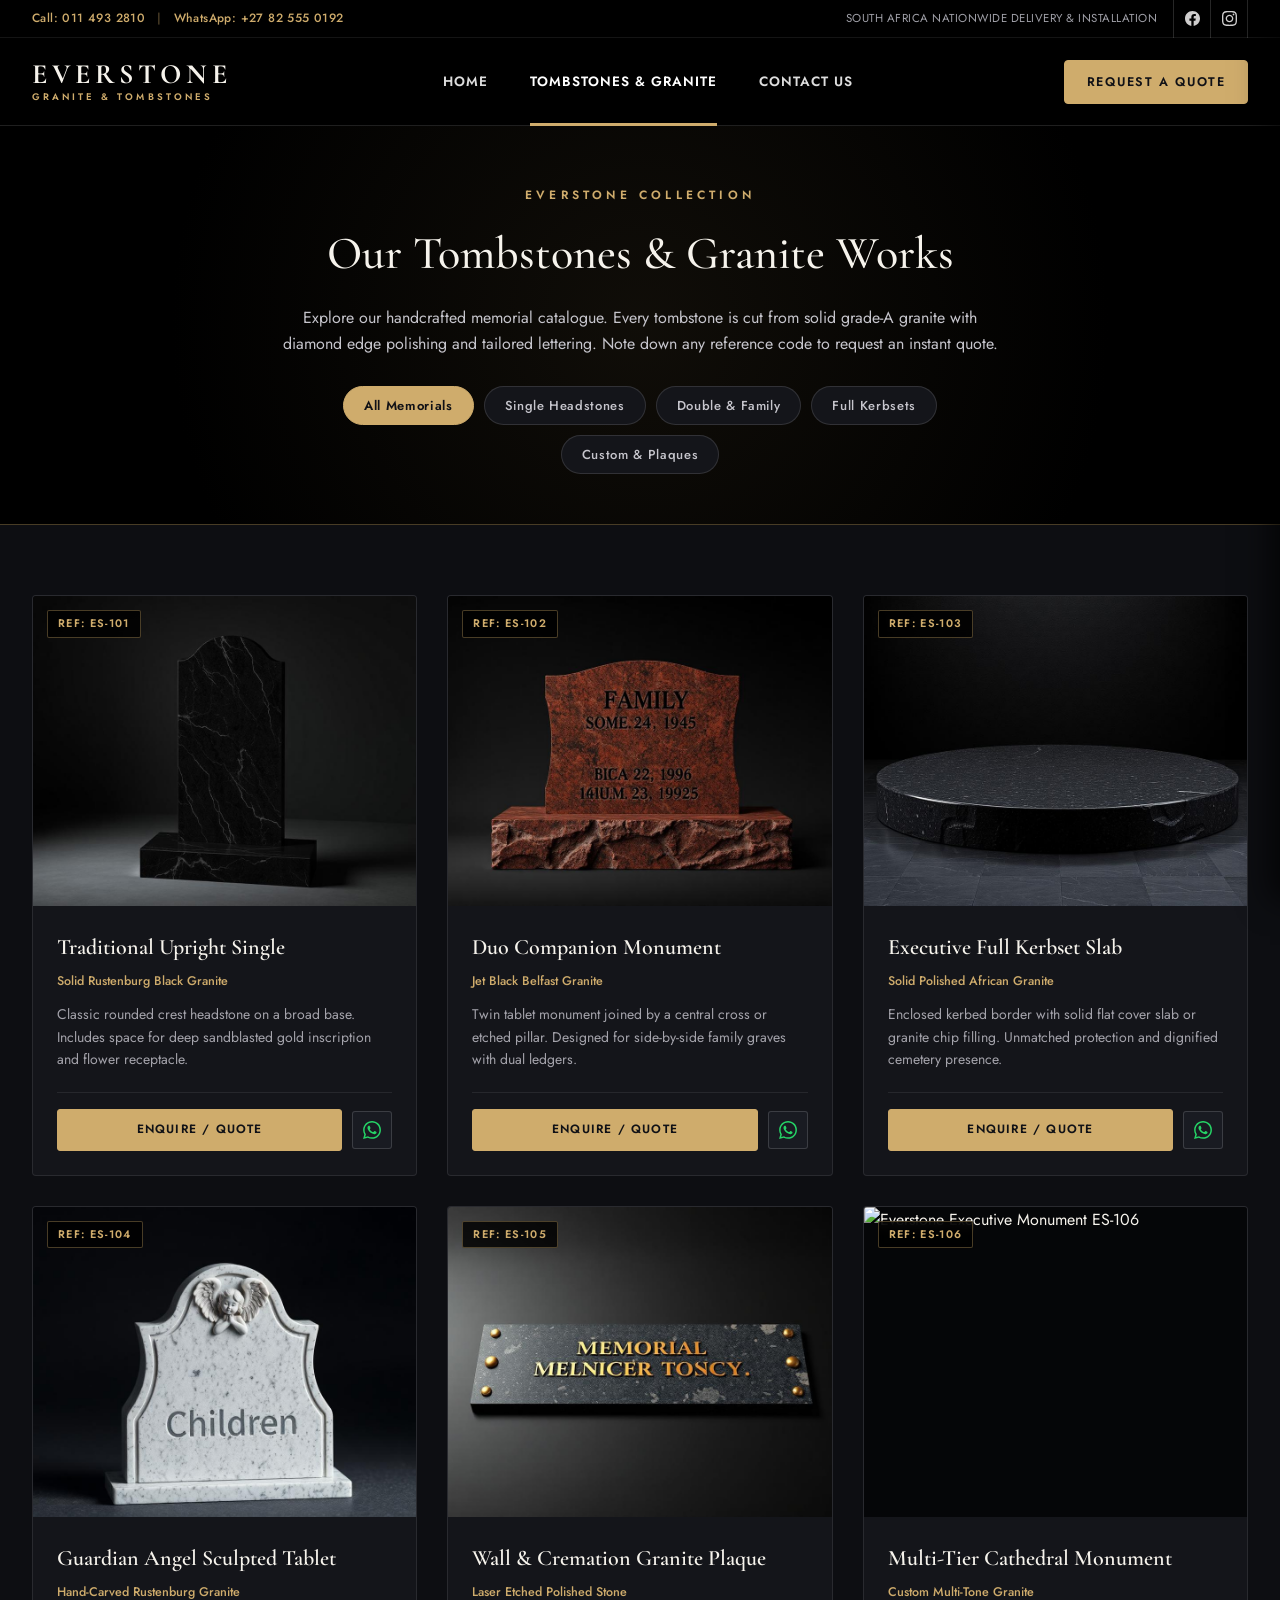
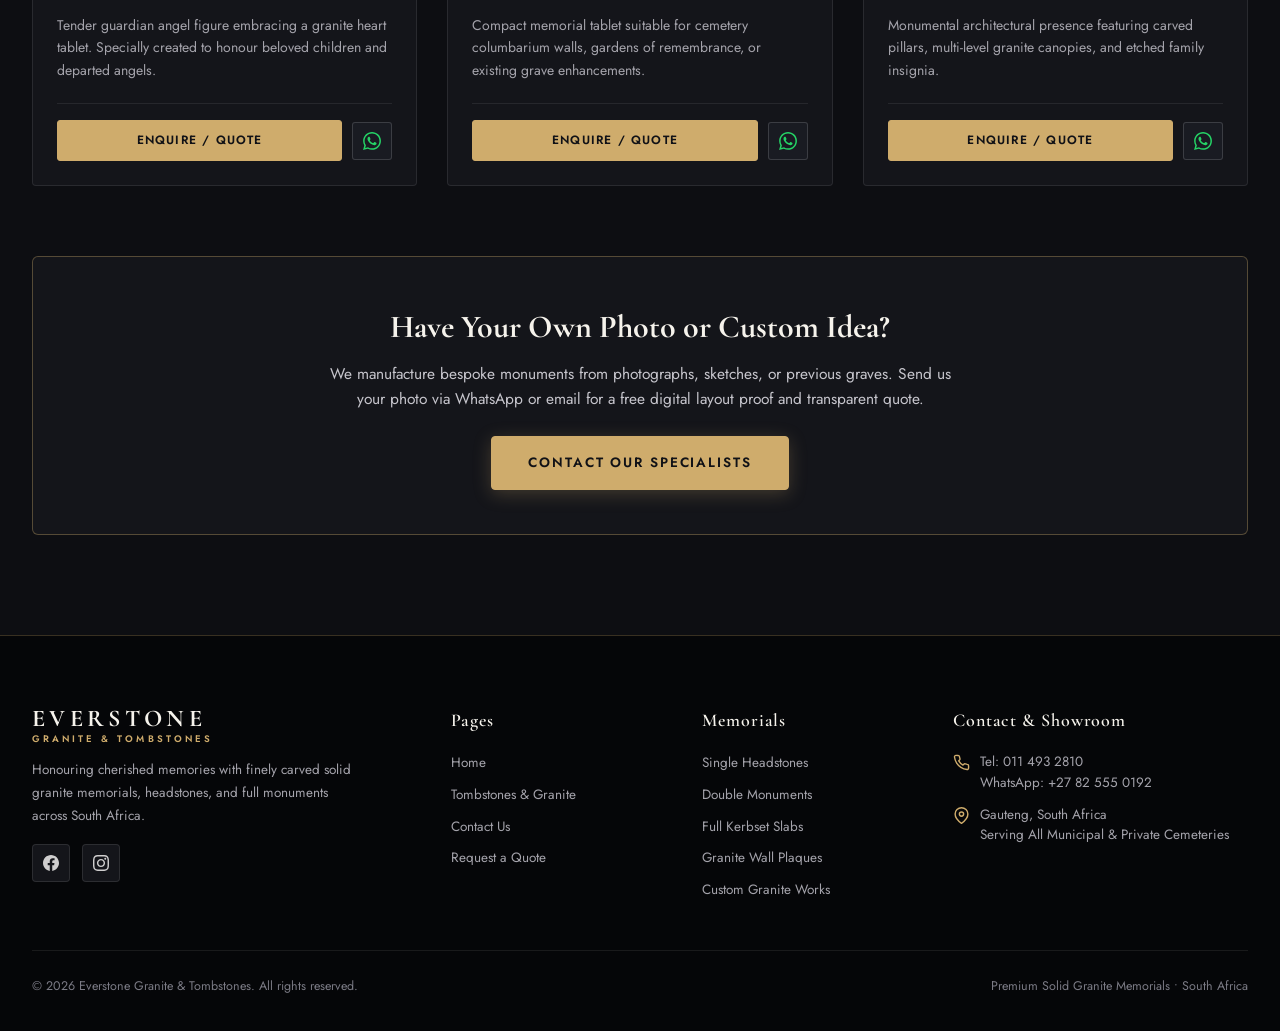
==== catalogue.html @ 3fb4c5e0 "feat: add contact, catalogue, and index pages along with related image assets" ====
<!DOCTYPE html>
<html lang="en">
<head>
  <meta charset="UTF-8">
  <meta name="viewport" content="width=device-width, initial-scale=1.0">
  <title>Tombstones &amp; Granite Catalogue | Everstone Memorials South Africa</title>
  <meta name="description" content="Browse Everstone's catalogue of solid granite headstones, double monuments, full kerbsets, and plaques crafted in South Africa.">
  <link rel="icon" href="assets/favicon.ico" type="image/x-icon">

  <!-- Google Fonts: Cormorant Garamond & Jost -->
  <link rel="preconnect" href="https://fonts.googleapis.com">
  <link rel="preconnect" href="https://fonts.gstatic.com" crossorigin>
  <link href="https://fonts.googleapis.com/css2?family=Cormorant+Garamond:ital,wght@0,400;0,500;0,600;0,700;1,400;1,600&family=Jost:wght@300;400;500;600;700&display=swap" rel="stylesheet">

  <style>
    /* CSS Reset & Base */
    *, *::before, *::after {
      box-sizing: border-box;
      margin: 0;
      padding: 0;
    }

    :root {
      --gold: #cfac6c;
      --gold-light: #e0be7e;
      --gold-dark: #a5813f;
      --bg-dark: #000000;
      --bg-stage: #0d0e12;
      --bg-card: #14151a;
      --text-white: #f6f3ec;
      --text-muted: #c6c5cc;
      --text-dim: #8b8b95;
      --border-dark: rgba(255, 255, 255, 0.12);
      --border-gold: rgba(207, 172, 108, 0.35);
    }

    body {
      font-family: 'Jost', sans-serif;
      background-color: var(--bg-stage);
      color: var(--text-white);
      line-height: 1.6;
      -webkit-font-smoothing: antialiased;
      -moz-osx-font-smoothing: grayscale;
      overflow-x: hidden;
    }

    a {
      color: inherit;
      text-decoration: none;
      transition: color 0.2s ease, background-color 0.2s ease, border-color 0.2s ease, transform 0.2s ease;
    }

    img {
      max-width: 100%;
      height: auto;
      display: block;
    }

    .container {
      width: 100%;
      max-width: 1440px;
      margin: 0 auto;
      padding: 0 32px;
    }

    /* -------------------------------------------------------------
       TOP ANNOUNCEMENT & CONTACT BAR
    ------------------------------------------------------------- */
    .top-bar {
      background-color: #000000;
      border-bottom: 1px solid rgba(255, 255, 255, 0.08);
      font-size: 12px;
      height: 38px;
      display: flex;
      align-items: center;
      position: relative;
      z-index: 100;
    }

    .top-bar-container {
      display: flex;
      justify-content: space-between;
      align-items: center;
      width: 100%;
      max-width: 1440px;
      margin: 0 auto;
      padding: 0 32px;
    }

    .top-phone-info {
      color: #cfac6c;
      font-weight: 500;
      letter-spacing: 0.4px;
      display: flex;
      align-items: center;
      gap: 12px;
    }

    .top-phone-info a {
      color: #cfac6c;
    }

    .top-phone-info a:hover {
      color: #ffffff;
      text-decoration: underline;
    }

    .top-phone-info .sep {
      color: rgba(207, 172, 108, 0.4);
    }

    .top-actions {
      display: flex;
      align-items: center;
      gap: 16px;
    }

    .top-region-tag {
      color: #a0a0a8;
      font-size: 11.5px;
      letter-spacing: 0.5px;
      text-transform: uppercase;
    }

    .top-social-list {
      display: flex;
      align-items: center;
      list-style: none;
      border-left: 1px solid rgba(255, 255, 255, 0.15);
    }

    .top-social-list li {
      border-right: 1px solid rgba(255, 255, 255, 0.15);
    }

    .top-social-list a {
      display: flex;
      align-items: center;
      justify-content: center;
      width: 36px;
      height: 38px;
      color: #cfcece;
      transition: color 0.2s, background-color 0.2s;
    }

    .top-social-list a:hover {
      color: #cfac6c;
      background-color: rgba(255, 255, 255, 0.05);
    }

    .top-social-list svg {
      width: 15px;
      height: 15px;
      fill: currentColor;
    }

    /* -------------------------------------------------------------
       MAIN NAVIGATION HEADER
    ------------------------------------------------------------- */
    .site-header {
      background-color: #000000;
      border-bottom: 1px solid var(--border-dark);
      position: sticky;
      top: 0;
      z-index: 99;
      height: 88px;
    }

    .header-container {
      display: flex;
      align-items: center;
      justify-content: space-between;
      height: 100%;
      max-width: 1440px;
      margin: 0 auto;
      padding: 0 32px;
    }

    .brand-logo {
      display: flex;
      align-items: center;
      text-decoration: none;
    }

    .brand-text-logo {
      display: flex;
      flex-direction: column;
      justify-content: center;
      line-height: 1.05;
    }

    .brand-text-logo .logo-name {
      font-family: 'Cormorant Garamond', Georgia, serif;
      font-size: 28px;
      font-weight: 700;
      letter-spacing: 0.18em;
      color: #f6f3ec;
    }

    .brand-text-logo .logo-sub {
      font-family: 'Jost', sans-serif;
      font-size: 9.5px;
      font-weight: 600;
      letter-spacing: 0.32em;
      color: #cfac6c;
      margin-top: 4px;
      text-transform: uppercase;
    }

    .main-nav {
      display: flex;
      align-items: center;
      height: 100%;
    }

    .nav-list {
      display: flex;
      align-items: center;
      list-style: none;
      height: 100%;
      gap: 10px;
    }

    .nav-item {
      position: relative;
      height: 100%;
      display: flex;
      align-items: center;
    }

    .nav-link {
      display: flex;
      align-items: center;
      height: 100%;
      padding: 0 16px;
      font-size: 13.5px;
      font-weight: 600;
      letter-spacing: 1px;
      text-transform: uppercase;
      color: #dddddd;
      position: relative;
      white-space: nowrap;
    }

    .nav-link:hover {
      color: #ffffff;
    }

    .nav-item.active .nav-link {
      color: #ffffff;
    }

    .nav-item.active::after {
      content: '';
      position: absolute;
      bottom: -1px;
      left: 16px;
      right: 16px;
      height: 3px;
      background-color: #cfac6c;
      z-index: 10;
    }

    .header-actions {
      display: flex;
      align-items: center;
      gap: 16px;
    }

    .header-cta-btn {
      display: inline-flex;
      align-items: center;
      justify-content: center;
      padding: 11px 22px;
      font-size: 12.5px;
      font-weight: 600;
      letter-spacing: 0.12em;
      text-transform: uppercase;
      background-color: #cfac6c;
      color: #101116;
      border-radius: 4px;
      border: 1px solid #cfac6c;
      transition: all 0.25s ease;
    }

    .header-cta-btn:hover {
      background-color: #e0be7e;
      border-color: #e0be7e;
      transform: translateY(-1px);
    }

    .mobile-menu-btn {
      display: none;
      background: none;
      border: none;
      color: #dddddd;
      cursor: pointer;
      padding: 8px;
    }

    .mobile-menu-btn svg {
      width: 26px;
      height: 26px;
      stroke: currentColor;
    }

    /* -------------------------------------------------------------
       CATALOGUE HERO BANNER
    ------------------------------------------------------------- */
    .page-banner {
      background-color: #000000;
      border-bottom: 1px solid var(--border-gold);
      padding: 60px 0 50px;
      text-align: center;
      position: relative;
    }

    .page-banner::before {
      content: '';
      position: absolute;
      inset: 0;
      background: radial-gradient(circle at center, rgba(207, 172, 108, 0.08) 0%, rgba(0, 0, 0, 0.9) 70%);
      pointer-events: none;
    }

    .banner-inner {
      position: relative;
      z-index: 2;
      max-width: 800px;
      margin: 0 auto;
    }

    .banner-eyebrow {
      font-size: 12px;
      letter-spacing: 0.35em;
      text-transform: uppercase;
      color: #cfac6c;
      margin-bottom: 12px;
      font-weight: 600;
    }

    .banner-title {
      font-family: 'Cormorant Garamond', Georgia, serif;
      font-size: clamp(32px, 3.6vw, 50px);
      font-weight: 500;
      color: #f6f3ec;
      margin-bottom: 14px;
    }

    .banner-desc {
      color: #c6c5cc;
      font-size: 16px;
      line-height: 1.6;
    }

    /* Filter Tabs */
    .filter-bar {
      display: flex;
      justify-content: center;
      flex-wrap: wrap;
      gap: 10px;
      margin-top: 30px;
    }

    .filter-btn {
      background: #14151a;
      border: 1px solid rgba(255, 255, 255, 0.12);
      color: #c6c5cc;
      padding: 9px 20px;
      font-size: 13px;
      font-weight: 500;
      letter-spacing: 0.05em;
      border-radius: 30px;
      cursor: pointer;
      transition: all 0.25s ease;
      font-family: 'Jost', sans-serif;
    }

    .filter-btn:hover, .filter-btn.active {
      background-color: #cfac6c;
      color: #101116;
      border-color: #cfac6c;
      font-weight: 600;
    }

    /* -------------------------------------------------------------
       CATALOGUE GRID & CARDS
    ------------------------------------------------------------- */
    .catalogue-sec {
      padding: 70px 0 100px;
      background-color: #0d0e12;
    }

    .cat-grid {
      display: grid;
      grid-template-columns: repeat(3, 1fr);
      gap: 30px;
    }

    .cat-card {
      background-color: var(--bg-card);
      border: 1px solid rgba(255, 255, 255, 0.09);
      border-radius: 4px;
      overflow: hidden;
      display: flex;
      flex-direction: column;
      transition: transform 0.3s ease, border-color 0.3s ease, box-shadow 0.3s ease;
    }

    .cat-card:hover {
      transform: translateY(-6px);
      border-color: var(--border-gold);
      box-shadow: 0 16px 36px rgba(0, 0, 0, 0.6);
    }

    .cat-img-box {
      width: 100%;
      height: 310px;
      position: relative;
      background-color: #050608;
      overflow: hidden;
    }

    .cat-img-box img {
      width: 100%;
      height: 100%;
      object-fit: cover;
      transition: transform 0.6s ease;
    }

    .cat-card:hover .cat-img-box img {
      transform: scale(1.05);
    }

    .cat-code-badge {
      position: absolute;
      top: 14px;
      left: 14px;
      background-color: rgba(0, 0, 0, 0.82);
      border: 1px solid var(--border-gold);
      color: #cfac6c;
      font-size: 11px;
      font-weight: 600;
      letter-spacing: 0.12em;
      text-transform: uppercase;
      padding: 4px 10px;
      border-radius: 2px;
      backdrop-filter: blur(4px);
    }

    .cat-body {
      padding: 24px;
      display: flex;
      flex-direction: column;
      flex-grow: 1;
    }

    .cat-body h3 {
      font-family: 'Cormorant Garamond', Georgia, serif;
      font-size: 22px;
      font-weight: 600;
      color: #f6f3ec;
      margin-bottom: 6px;
    }

    .cat-granite-type {
      font-size: 12.5px;
      color: #cfac6c;
      font-weight: 500;
      margin-bottom: 12px;
      display: block;
    }

    .cat-desc {
      color: #a4a3ab;
      font-size: 14px;
      line-height: 1.6;
      margin-bottom: 22px;
      flex-grow: 1;
    }

    .cat-footer {
      display: flex;
      align-items: center;
      justify-content: space-between;
      border-top: 1px solid rgba(255, 255, 255, 0.08);
      padding-top: 16px;
      gap: 10px;
    }

    .btn-card-quote {
      flex: 1;
      text-align: center;
      padding: 10px 14px;
      font-size: 12px;
      font-weight: 600;
      letter-spacing: 0.1em;
      text-transform: uppercase;
      background: #cfac6c;
      color: #101116;
      border-radius: 3px;
      border: 1px solid #cfac6c;
      transition: all 0.2s;
    }

    .btn-card-quote:hover {
      background: #e0be7e;
      border-color: #e0be7e;
    }

    .btn-card-wa {
      display: inline-flex;
      align-items: center;
      justify-content: center;
      width: 40px;
      height: 38px;
      background: #191b22;
      border: 1px solid rgba(255, 255, 255, 0.15);
      border-radius: 3px;
      color: #25d366;
      transition: all 0.2s;
    }

    .btn-card-wa:hover {
      border-color: #25d366;
      background: rgba(37, 211, 102, 0.1);
    }

    .btn-card-wa svg {
      width: 18px;
      height: 18px;
      fill: currentColor;
    }

    /* Bottom Quote Banner */
    .quote-banner {
      margin-top: 70px;
      background: #14151a;
      border: 1px solid var(--border-gold);
      border-radius: 6px;
      padding: 44px 36px;
      text-align: center;
    }

    .quote-banner h3 {
      font-family: 'Cormorant Garamond', Georgia, serif;
      font-size: 32px;
      color: #f6f3ec;
      margin-bottom: 10px;
    }

    .quote-banner p {
      color: #c6c5cc;
      max-width: 650px;
      margin: 0 auto 24px;
      font-size: 15.5px;
    }

    .btn-gold {
      display: inline-flex;
      align-items: center;
      justify-content: center;
      font-family: 'Jost', sans-serif;
      font-size: 13.5px;
      font-weight: 600;
      letter-spacing: 0.14em;
      text-transform: uppercase;
      background-color: #cfac6c;
      color: #101116;
      padding: 15px 36px;
      border-radius: 4px;
      border: 1px solid #cfac6c;
      box-shadow: 0 4px 18px rgba(207, 172, 108, 0.25);
      transition: all 0.3s ease;
    }

    .btn-gold:hover {
      background-color: #e0be7e;
      border-color: #e0be7e;
      transform: translateY(-2px);
    }

    /* -------------------------------------------------------------
       LUXURY FOOTER
    ------------------------------------------------------------- */
    .site-footer {
      background-color: #050608;
      border-top: 1px solid rgba(207, 172, 108, 0.25);
      padding: 70px 0 35px;
      color: #a4a3ab;
      font-size: 13.5px;
    }

    .footer-grid {
      display: grid;
      grid-template-columns: 1.8fr 1fr 1fr 1.4fr;
      gap: 40px;
      margin-bottom: 50px;
    }

    .footer-col h4 {
      font-family: 'Cormorant Garamond', Georgia, serif;
      font-size: 18px;
      font-weight: 600;
      color: #f6f3ec;
      letter-spacing: 0.05em;
      margin-bottom: 18px;
    }

    .footer-col ul {
      list-style: none;
      display: flex;
      flex-direction: column;
      gap: 10px;
    }

    .footer-col ul a:hover {
      color: #cfac6c;
      padding-left: 3px;
    }

    .footer-about p {
      line-height: 1.7;
      margin-top: 14px;
      max-width: 320px;
    }

    .footer-contact-item {
      display: flex;
      gap: 10px;
      align-items: flex-start;
      margin-bottom: 12px;
      line-height: 1.5;
    }

    .footer-contact-item svg {
      width: 17px;
      height: 17px;
      color: #cfac6c;
      flex-shrink: 0;
      margin-top: 2px;
    }

    .footer-socials {
      display: flex;
      gap: 12px;
      margin-top: 16px;
    }

    .footer-social-btn {
      width: 38px;
      height: 38px;
      border-radius: 4px;
      background: #14151a;
      border: 1px solid rgba(255, 255, 255, 0.1);
      display: flex;
      align-items: center;
      justify-content: center;
      color: #cfcece;
      transition: all 0.2s;
    }

    .footer-social-btn:hover {
      color: #cfac6c;
      border-color: var(--border-gold);
      transform: translateY(-2px);
    }

    .footer-social-btn svg {
      width: 16px;
      height: 16px;
      fill: currentColor;
    }

    .footer-bottom {
      border-top: 1px solid rgba(255, 255, 255, 0.08);
      padding-top: 25px;
      display: flex;
      justify-content: space-between;
      align-items: center;
      flex-wrap: wrap;
      gap: 14px;
      font-size: 12.5px;
      color: #7b7b85;
    }

    /* Mobile Drawer */
    .mobile-drawer {
      position: fixed;
      top: 0;
      right: -320px;
      width: 320px;
      height: 100vh;
      background: #101116;
      border-left: 1px solid var(--border-gold);
      z-index: 10000;
      padding: 28px 24px;
      display: flex;
      flex-direction: column;
      transition: right 0.35s ease;
      box-shadow: -10px 0 30px rgba(0, 0, 0, 0.7);
    }

    .mobile-drawer.open {
      right: 0;
    }

    .drawer-header {
      display: flex;
      justify-content: space-between;
      align-items: center;
      border-bottom: 1px solid rgba(255, 255, 255, 0.1);
      padding-bottom: 18px;
      margin-bottom: 24px;
    }

    .drawer-close {
      background: none;
      border: none;
      color: #cfac6c;
      font-size: 30px;
      cursor: pointer;
    }

    .drawer-nav {
      list-style: none;
      display: flex;
      flex-direction: column;
      gap: 16px;
    }

    .drawer-nav a {
      font-size: 16px;
      font-weight: 500;
      color: #e5e5e5;
      text-transform: uppercase;
      letter-spacing: 1.2px;
    }

    .drawer-nav a:hover {
      color: #cfac6c;
    }

    .drawer-backdrop {
      position: fixed;
      inset: 0;
      background: rgba(0, 0, 0, 0.65);
      z-index: 9999;
      opacity: 0;
      visibility: hidden;
      transition: all 0.3s;
    }

    .drawer-backdrop.open {
      opacity: 1;
      visibility: visible;
    }

    /* Responsive */
    @media (max-width: 1024px) {
      .cat-grid {
        grid-template-columns: repeat(2, 1fr);
      }
      .footer-grid {
        grid-template-columns: 1fr 1fr;
      }
    }

    @media (max-width: 860px) {
      .main-nav, .header-cta-btn {
        display: none;
      }
      .mobile-menu-btn {
        display: block;
      }
    }

    @media (max-width: 640px) {
      .cat-grid {
        grid-template-columns: 1fr;
      }
      .footer-grid {
        grid-template-columns: 1fr;
      }
      .top-phone-info {
        font-size: 11px;
      }
      .top-region-tag {
        display: none;
      }
      .container {
        padding: 0 20px;
      }
    }
  </style>
</head>
<body>

  <!-- Top Announcement & Phone Bar -->
  <aside class="top-bar">
    <div class="top-bar-container">
      <div class="top-phone-info">
        <span>Call: <a href="tel:+27114932810">011 493 2810</a></span>
        <span class="sep">|</span>
        <span>WhatsApp: <a href="https://wa.me/27825550192" target="_blank" rel="noopener">+27 82 555 0192</a></span>
      </div>

      <div class="top-actions">
        <span class="top-region-tag">South Africa Nationwide Delivery &amp; Installation</span>

        <ul class="top-social-list">
          <li>
            <a href="https://www.facebook.com" target="_blank" rel="noopener" aria-label="Facebook">
              <svg viewBox="0 0 24 24"><path d="M24 12.073c0-6.627-5.373-12-12-12s-12 5.373-12 12c0 5.99 4.388 10.954 10.125 11.854v-8.385H7.078v-3.47h3.047V9.43c0-3.007 1.792-4.669 4.533-4.669 1.312 0 2.686.235 2.686.235v2.953H15.83c-1.491 0-1.956.925-1.956 1.874v2.25h3.328l-.532 3.47h-2.796v8.385C19.612 23.027 24 18.062 24 12.073z"/></svg>
            </a>
          </li>
          <li>
            <a href="https://www.instagram.com" target="_blank" rel="noopener" aria-label="Instagram">
              <svg viewBox="0 0 24 24"><path d="M12 2.163c3.204 0 3.584.012 4.85.07 3.252.148 4.771 1.691 4.919 4.919.058 1.265.069 1.645.069 4.849 0 3.205-.012 3.584-.069 4.849-.149 3.225-1.664 4.771-4.919 4.919-1.266.058-1.644.07-4.85.07-3.204 0-3.584-.012-4.849-.07-3.26-.149-4.771-1.699-4.919-4.92-.058-1.265-.07-1.644-.07-4.849 0-3.204.013-3.583.07-4.849.149-3.227 1.664-4.771 4.919-4.919 1.266-.057 1.645-.069 4.849-.069zm0-2.163c-3.259 0-3.667.014-4.947.072-4.358.2-6.78 2.618-6.98 6.98-.059 1.281-.073 1.689-.073 4.948 0 3.259.014 3.668.072 4.948.2 4.358 2.618 6.78 6.98 6.98 1.281.058 1.689.072 4.948.072 3.259 0 3.668-.014 4.948-.072 4.354-.2 6.782-2.618 6.979-6.98.059-1.28.073-1.689.073-4.948 0-3.259-.014-3.667-.072-4.947-.196-4.354-2.617-6.78-6.979-6.98-1.281-.059-1.69-.073-4.949-.073zm0 5.838c-3.403 0-6.162 2.759-6.162 6.162s2.759 6.163 6.162 6.163 6.162-2.759 6.162-6.163c0-3.403-2.759-6.162-6.162-6.162zm0 10.162c-2.209 0-4-1.79-4-4 0-2.209 1.791-4 4-4s4 1.791 4 4c0 2.21-1.791 4-4 4zm6.406-11.845c-.796 0-1.441.645-1.441 1.44s.645 1.44 1.441 1.44c.795 0 1.439-.645 1.439-1.44s-.644-1.44-1.439-1.44z"/></svg>
            </a>
          </li>
        </ul>
      </div>
    </div>
  </aside>

  <!-- Sticky Main Navigation Header -->
  <header class="site-header" id="header">
    <div class="header-container">
      <a href="index2.html" class="brand-logo" aria-label="Everstone Granite and Tombstones">
        <div class="brand-text-logo">
          <span class="logo-name">EVERSTONE</span>
          <span class="logo-sub">GRANITE &amp; TOMBSTONES</span>
        </div>
      </a>

      <!-- 3-Page Navigation Menu -->
      <nav class="main-nav" aria-label="Primary Navigation">
        <ul class="nav-list">
          <li class="nav-item">
            <a href="index2.html" class="nav-link">HOME</a>
          </li>
          <li class="nav-item active">
            <a href="catalogue.html" class="nav-link">TOMBSTONES &amp; GRANITE</a>
          </li>
          <li class="nav-item">
            <a href="contact.html" class="nav-link">CONTACT US</a>
          </li>
        </ul>
      </nav>

      <div class="header-actions">
        <a href="contact.html" class="header-cta-btn">REQUEST A QUOTE</a>
        <button class="mobile-menu-btn" id="openDrawerBtn" aria-label="Open mobile menu">
          <svg viewBox="0 0 24 24" fill="none" stroke-width="2.2" stroke-linecap="round" stroke-linejoin="round">
            <line x1="3" y1="12" x2="21" y2="12"></line>
            <line x1="3" y1="6" x2="21" y2="6"></line>
            <line x1="3" y1="18" x2="21" y2="18"></line>
          </svg>
        </button>
      </div>
    </div>
  </header>

  <!-- Mobile Drawer -->
  <div class="drawer-backdrop" id="drawerBackdrop"></div>
  <aside class="mobile-drawer" id="mobileDrawer">
    <div class="drawer-header">
      <div class="brand-text-logo">
        <span class="logo-name" style="font-size: 22px;">EVERSTONE</span>
        <span class="logo-sub">GRANITE &amp; TOMBSTONES</span>
      </div>
      <button class="drawer-close" id="closeDrawerBtn" aria-label="Close menu">&times;</button>
    </div>
    <ul class="drawer-nav">
      <li><a href="index2.html">HOME</a></li>
      <li><a href="catalogue.html" style="color: #cfac6c;">TOMBSTONES &amp; GRANITE</a></li>
      <li><a href="contact.html">CONTACT US</a></li>
    </ul>
    <div style="margin-top: auto; padding-top: 24px; border-top: 1px solid rgba(255,255,255,0.1);">
      <p style="color: #cfac6c; font-size: 13px; margin-bottom: 8px;">Call: 011 493 2810</p>
      <p style="color: #c6c5cc; font-size: 13px; margin-bottom: 16px;">WhatsApp: +27 82 555 0192</p>
      <a href="contact.html" class="btn-gold" style="width: 100%; text-align: center; font-size: 12px; padding: 12px 16px;">Request a Quote</a>
    </div>
  </aside>

  <!-- Main Content Area -->
  <main>
    <!-- Page Banner -->
    <section class="page-banner">
      <div class="container banner-inner">
        <p class="banner-eyebrow">EVERSTONE COLLECTION</p>
        <h1 class="banner-title">Our Tombstones &amp; Granite Works</h1>
        <p class="banner-desc">
          Explore our handcrafted memorial catalogue. Every tombstone is cut from solid grade-A granite with diamond edge polishing and tailored lettering. Note down any reference code to request an instant quote.
        </p>

        <!-- Category Filter Buttons -->
        <div class="filter-bar">
          <button class="filter-btn active" data-filter="all">All Memorials</button>
          <button class="filter-btn" data-filter="single">Single Headstones</button>
          <button class="filter-btn" data-filter="double">Double &amp; Family</button>
          <button class="filter-btn" data-filter="kerb">Full Kerbsets</button>
          <button class="filter-btn" data-filter="custom">Custom &amp; Plaques</button>
        </div>
      </div>
    </section>

    <!-- Catalogue Grid -->
    <section class="catalogue-sec">
      <div class="container">
        <div class="cat-grid" id="catalogueGrid">

          <!-- Item 1: Classic Single -->
          <article class="cat-card" data-category="single">
            <div class="cat-img-box">
              <span class="cat-code-badge">REF: ES-101</span>
              <img src="assets/mon-single.jpg" alt="Everstone Single Headstone ES-101" loading="lazy">
            </div>
            <div class="cat-body">
              <h3>Traditional Upright Single</h3>
              <span class="cat-granite-type">Solid Rustenburg Black Granite</span>
              <p class="cat-desc">Classic rounded crest headstone on a broad base. Includes space for deep sandblasted gold inscription and flower receptacle.</p>
              <div class="cat-footer">
                <a href="contact.html?ref=ES-101" class="btn-card-quote">Enquire / Quote</a>
                <a href="https://wa.me/27825550192?text=Hello%20Everstone,%20I%20am%20enquiring%20about%20REF:%20ES-101" target="_blank" rel="noopener" class="btn-card-wa" aria-label="WhatsApp enquiry for ES-101">
                  <svg viewBox="0 0 24 24"><path d="M.057 24l1.687-6.163c-1.041-1.804-1.588-3.849-1.587-5.946.003-6.556 5.338-11.891 11.893-11.891 3.181.001 6.167 1.24 8.413 3.488 2.245 2.248 3.481 5.236 3.48 8.414-.003 6.557-5.338 11.892-11.893 11.892-1.99-.001-3.951-.5-5.688-1.448l-6.305 1.654zm6.597-3.807c1.676.995 3.276 1.591 5.392 1.592 5.448 0 9.886-4.434 9.889-9.885.002-5.462-4.415-9.89-9.881-9.892-5.452 0-9.887 4.434-9.889 9.884-.001 2.225.651 3.891 1.746 5.634l-.999 3.648 3.742-.981zm11.387-5.464c-.074-.124-.272-.198-.57-.347-.297-.149-1.758-.868-2.031-.967-.272-.099-.47-.149-.669.149-.198.297-.768.967-.941 1.165-.173.198-.347.223-.644.074-.297-.149-1.255-.462-2.39-1.475-.883-.788-1.48-1.761-1.653-2.059-.173-.297-.018-.458.13-.606.134-.133.297-.347.446-.521.151-.172.2-.296.3-.495.099-.198.05-.372-.025-.521-.075-.148-.669-1.611-.916-2.206-.242-.579-.487-.501-.669-.51l-.57-.01c-.198 0-.52.074-.792.372s-1.04 1.016-1.04 2.479 1.065 2.876 1.213 3.074c.149.198 2.095 3.2 5.076 4.487.709.306 1.263.489 1.694.626.712.226 1.36.194 1.872.118.571-.085 1.758-.719 2.006-1.413.248-.695.248-1.29.173-1.414z"/></svg>
                </a>
              </div>
            </div>
          </article>

          <!-- Item 2: Double Monument -->
          <article class="cat-card" data-category="double">
            <div class="cat-img-box">
              <span class="cat-code-badge">REF: ES-102</span>
              <img src="assets/mon-double.jpg" alt="Everstone Double Monument ES-102" loading="lazy">
            </div>
            <div class="cat-body">
              <h3>Duo Companion Monument</h3>
              <span class="cat-granite-type">Jet Black Belfast Granite</span>
              <p class="cat-desc">Twin tablet monument joined by a central cross or etched pillar. Designed for side-by-side family graves with dual ledgers.</p>
              <div class="cat-footer">
                <a href="contact.html?ref=ES-102" class="btn-card-quote">Enquire / Quote</a>
                <a href="https://wa.me/27825550192?text=Hello%20Everstone,%20I%20am%20enquiring%20about%20REF:%20ES-102" target="_blank" rel="noopener" class="btn-card-wa" aria-label="WhatsApp enquiry for ES-102">
                  <svg viewBox="0 0 24 24"><path d="M.057 24l1.687-6.163c-1.041-1.804-1.588-3.849-1.587-5.946.003-6.556 5.338-11.891 11.893-11.891 3.181.001 6.167 1.24 8.413 3.488 2.245 2.248 3.481 5.236 3.48 8.414-.003 6.557-5.338 11.892-11.893 11.892-1.99-.001-3.951-.5-5.688-1.448l-6.305 1.654zm6.597-3.807c1.676.995 3.276 1.591 5.392 1.592 5.448 0 9.886-4.434 9.889-9.885.002-5.462-4.415-9.89-9.881-9.892-5.452 0-9.887 4.434-9.889 9.884-.001 2.225.651 3.891 1.746 5.634l-.999 3.648 3.742-.981zm11.387-5.464c-.074-.124-.272-.198-.57-.347-.297-.149-1.758-.868-2.031-.967-.272-.099-.47-.149-.669.149-.198.297-.768.967-.941 1.165-.173.198-.347.223-.644.074-.297-.149-1.255-.462-2.39-1.475-.883-.788-1.48-1.761-1.653-2.059-.173-.297-.018-.458.13-.606.134-.133.297-.347.446-.521.151-.172.2-.296.3-.495.099-.198.05-.372-.025-.521-.075-.148-.669-1.611-.916-2.206-.242-.579-.487-.501-.669-.51l-.57-.01c-.198 0-.52.074-.792.372s-1.04 1.016-1.04 2.479 1.065 2.876 1.213 3.074c.149.198 2.095 3.2 5.076 4.487.709.306 1.263.489 1.694.626.712.226 1.36.194 1.872.118.571-.085 1.758-.719 2.006-1.413.248-.695.248-1.29.173-1.414z"/></svg>
                </a>
              </div>
            </div>
          </article>

          <!-- Item 3: Full Kerbset -->
          <article class="cat-card" data-category="kerb">
            <div class="cat-img-box">
              <span class="cat-code-badge">REF: ES-103</span>
              <img src="assets/mon-curb.jpg" alt="Everstone Full Kerbset ES-103" loading="lazy">
            </div>
            <div class="cat-body">
              <h3>Executive Full Kerbset Slab</h3>
              <span class="cat-granite-type">Solid Polished African Granite</span>
              <p class="cat-desc">Enclosed kerbed border with solid flat cover slab or granite chip filling. Unmatched protection and dignified cemetery presence.</p>
              <div class="cat-footer">
                <a href="contact.html?ref=ES-103" class="btn-card-quote">Enquire / Quote</a>
                <a href="https://wa.me/27825550192?text=Hello%20Everstone,%20I%20am%20enquiring%20about%20REF:%20ES-103" target="_blank" rel="noopener" class="btn-card-wa" aria-label="WhatsApp enquiry for ES-103">
                  <svg viewBox="0 0 24 24"><path d="M.057 24l1.687-6.163c-1.041-1.804-1.588-3.849-1.587-5.946.003-6.556 5.338-11.891 11.893-11.891 3.181.001 6.167 1.24 8.413 3.488 2.245 2.248 3.481 5.236 3.48 8.414-.003 6.557-5.338 11.892-11.893 11.892-1.99-.001-3.951-.5-5.688-1.448l-6.305 1.654zm6.597-3.807c1.676.995 3.276 1.591 5.392 1.592 5.448 0 9.886-4.434 9.889-9.885.002-5.462-4.415-9.89-9.881-9.892-5.452 0-9.887 4.434-9.889 9.884-.001 2.225.651 3.891 1.746 5.634l-.999 3.648 3.742-.981zm11.387-5.464c-.074-.124-.272-.198-.57-.347-.297-.149-1.758-.868-2.031-.967-.272-.099-.47-.149-.669.149-.198.297-.768.967-.941 1.165-.173.198-.347.223-.644.074-.297-.149-1.255-.462-2.39-1.475-.883-.788-1.48-1.761-1.653-2.059-.173-.297-.018-.458.13-.606.134-.133.297-.347.446-.521.151-.172.2-.296.3-.495.099-.198.05-.372-.025-.521-.075-.148-.669-1.611-.916-2.206-.242-.579-.487-.501-.669-.51l-.57-.01c-.198 0-.52.074-.792.372s-1.04 1.016-1.04 2.479 1.065 2.876 1.213 3.074c.149.198 2.095 3.2 5.076 4.487.709.306 1.263.489 1.694.626.712.226 1.36.194 1.872.118.571-.085 1.758-.719 2.006-1.413.248-.695.248-1.29.173-1.414z"/></svg>
                </a>
              </div>
            </div>
          </article>

          <!-- Item 4: Angel Sculpted -->
          <article class="cat-card" data-category="single">
            <div class="cat-img-box">
              <span class="cat-code-badge">REF: ES-104</span>
              <img src="assets/mon-child.jpg" alt="Everstone Angel Headstone ES-104" loading="lazy">
            </div>
            <div class="cat-body">
              <h3>Guardian Angel Sculpted Tablet</h3>
              <span class="cat-granite-type">Hand-Carved Rustenburg Granite</span>
              <p class="cat-desc">Tender guardian angel figure embracing a granite heart tablet. Specially created to honour beloved children and departed angels.</p>
              <div class="cat-footer">
                <a href="contact.html?ref=ES-104" class="btn-card-quote">Enquire / Quote</a>
                <a href="https://wa.me/27825550192?text=Hello%20Everstone,%20I%20am%20enquiring%20about%20REF:%20ES-104" target="_blank" rel="noopener" class="btn-card-wa" aria-label="WhatsApp enquiry for ES-104">
                  <svg viewBox="0 0 24 24"><path d="M.057 24l1.687-6.163c-1.041-1.804-1.588-3.849-1.587-5.946.003-6.556 5.338-11.891 11.893-11.891 3.181.001 6.167 1.24 8.413 3.488 2.245 2.248 3.481 5.236 3.48 8.414-.003 6.557-5.338 11.892-11.893 11.892-1.99-.001-3.951-.5-5.688-1.448l-6.305 1.654zm6.597-3.807c1.676.995 3.276 1.591 5.392 1.592 5.448 0 9.886-4.434 9.889-9.885.002-5.462-4.415-9.89-9.881-9.892-5.452 0-9.887 4.434-9.889 9.884-.001 2.225.651 3.891 1.746 5.634l-.999 3.648 3.742-.981zm11.387-5.464c-.074-.124-.272-.198-.57-.347-.297-.149-1.758-.868-2.031-.967-.272-.099-.47-.149-.669.149-.198.297-.768.967-.941 1.165-.173.198-.347.223-.644.074-.297-.149-1.255-.462-2.39-1.475-.883-.788-1.48-1.761-1.653-2.059-.173-.297-.018-.458.13-.606.134-.133.297-.347.446-.521.151-.172.2-.296.3-.495.099-.198.05-.372-.025-.521-.075-.148-.669-1.611-.916-2.206-.242-.579-.487-.501-.669-.51l-.57-.01c-.198 0-.52.074-.792.372s-1.04 1.016-1.04 2.479 1.065 2.876 1.213 3.074c.149.198 2.095 3.2 5.076 4.487.709.306 1.263.489 1.694.626.712.226 1.36.194 1.872.118.571-.085 1.758-.719 2.006-1.413.248-.695.248-1.29.173-1.414z"/></svg>
                </a>
              </div>
            </div>
          </article>

          <!-- Item 5: Memorial Plaque -->
          <article class="cat-card" data-category="custom">
            <div class="cat-img-box">
              <span class="cat-code-badge">REF: ES-105</span>
              <img src="assets/mon-plaque.jpg" alt="Everstone Memorial Plaque ES-105" loading="lazy">
            </div>
            <div class="cat-body">
              <h3>Wall &amp; Cremation Granite Plaque</h3>
              <span class="cat-granite-type">Laser Etched Polished Stone</span>
              <p class="cat-desc">Compact memorial tablet suitable for cemetery columbarium walls, gardens of remembrance, or existing grave enhancements.</p>
              <div class="cat-footer">
                <a href="contact.html?ref=ES-105" class="btn-card-quote">Enquire / Quote</a>
                <a href="https://wa.me/27825550192?text=Hello%20Everstone,%20I%20am%20enquiring%20about%20REF:%20ES-105" target="_blank" rel="noopener" class="btn-card-wa" aria-label="WhatsApp enquiry for ES-105">
                  <svg viewBox="0 0 24 24"><path d="M.057 24l1.687-6.163c-1.041-1.804-1.588-3.849-1.587-5.946.003-6.556 5.338-11.891 11.893-11.891 3.181.001 6.167 1.24 8.413 3.488 2.245 2.248 3.481 5.236 3.48 8.414-.003 6.557-5.338 11.892-11.893 11.892-1.99-.001-3.951-.5-5.688-1.448l-6.305 1.654zm6.597-3.807c1.676.995 3.276 1.591 5.392 1.592 5.448 0 9.886-4.434 9.889-9.885.002-5.462-4.415-9.89-9.881-9.892-5.452 0-9.887 4.434-9.889 9.884-.001 2.225.651 3.891 1.746 5.634l-.999 3.648 3.742-.981zm11.387-5.464c-.074-.124-.272-.198-.57-.347-.297-.149-1.758-.868-2.031-.967-.272-.099-.47-.149-.669.149-.198.297-.768.967-.941 1.165-.173.198-.347.223-.644.074-.297-.149-1.255-.462-2.39-1.475-.883-.788-1.48-1.761-1.653-2.059-.173-.297-.018-.458.13-.606.134-.133.297-.347.446-.521.151-.172.2-.296.3-.495.099-.198.05-.372-.025-.521-.075-.148-.669-1.611-.916-2.206-.242-.579-.487-.501-.669-.51l-.57-.01c-.198 0-.52.074-.792.372s-1.04 1.016-1.04 2.479 1.065 2.876 1.213 3.074c.149.198 2.095 3.2 5.076 4.487.709.306 1.263.489 1.694.626.712.226 1.36.194 1.872.118.571-.085 1.758-.719 2.006-1.413.248-.695.248-1.29.173-1.414z"/></svg>
                </a>
              </div>
            </div>
          </article>

          <!-- Item 6: Executive Multi-Pillar -->
          <article class="cat-card" data-category="custom">
            <div class="cat-img-box">
              <span class="cat-code-badge">REF: ES-106</span>
              <img src="assets/WhatsApp Image 2026-09-30 at 10.31.21.jpeg" alt="Everstone Executive Monument ES-106" loading="lazy">
            </div>
            <div class="cat-body">
              <h3>Multi-Tier Cathedral Monument</h3>
              <span class="cat-granite-type">Custom Multi-Tone Granite</span>
              <p class="cat-desc">Monumental architectural presence featuring carved pillars, multi-level granite canopies, and etched family insignia.</p>
              <div class="cat-footer">
                <a href="contact.html?ref=ES-106" class="btn-card-quote">Enquire / Quote</a>
                <a href="https://wa.me/27825550192?text=Hello%20Everstone,%20I%20am%20enquiring%20about%20REF:%20ES-106" target="_blank" rel="noopener" class="btn-card-wa" aria-label="WhatsApp enquiry for ES-106">
                  <svg viewBox="0 0 24 24"><path d="M.057 24l1.687-6.163c-1.041-1.804-1.588-3.849-1.587-5.946.003-6.556 5.338-11.891 11.893-11.891 3.181.001 6.167 1.24 8.413 3.488 2.245 2.248 3.481 5.236 3.48 8.414-.003 6.557-5.338 11.892-11.893 11.892-1.99-.001-3.951-.5-5.688-1.448l-6.305 1.654zm6.597-3.807c1.676.995 3.276 1.591 5.392 1.592 5.448 0 9.886-4.434 9.889-9.885.002-5.462-4.415-9.89-9.881-9.892-5.452 0-9.887 4.434-9.889 9.884-.001 2.225.651 3.891 1.746 5.634l-.999 3.648 3.742-.981zm11.387-5.464c-.074-.124-.272-.198-.57-.347-.297-.149-1.758-.868-2.031-.967-.272-.099-.47-.149-.669.149-.198.297-.768.967-.941 1.165-.173.198-.347.223-.644.074-.297-.149-1.255-.462-2.39-1.475-.883-.788-1.48-1.761-1.653-2.059-.173-.297-.018-.458.13-.606.134-.133.297-.347.446-.521.151-.172.2-.296.3-.495.099-.198.05-.372-.025-.521-.075-.148-.669-1.611-.916-2.206-.242-.579-.487-.501-.669-.51l-.57-.01c-.198 0-.52.074-.792.372s-1.04 1.016-1.04 2.479 1.065 2.876 1.213 3.074c.149.198 2.095 3.2 5.076 4.487.709.306 1.263.489 1.694.626.712.226 1.36.194 1.872.118.571-.085 1.758-.719 2.006-1.413.248-.695.248-1.29.173-1.414z"/></svg>
                </a>
              </div>
            </div>
          </article>

        </div>

        <!-- Banner for Custom Image Requests -->
        <div class="quote-banner">
          <h3>Have Your Own Photo or Custom Idea?</h3>
          <p>
            We manufacture bespoke monuments from photographs, sketches, or previous graves. Send us your photo via WhatsApp or email for a free digital layout proof and transparent quote.
          </p>
          <a href="contact.html" class="btn-gold">CONTACT OUR SPECIALISTS</a>
        </div>
      </div>
    </section>
  </main>

  <!-- LUXURY FOOTER -->
  <footer class="site-footer">
    <div class="container">
      <div class="footer-grid">
        <div class="footer-col footer-about">
          <div class="brand-text-logo">
            <span class="logo-name" style="font-size: 24px;">EVERSTONE</span>
            <span class="logo-sub">GRANITE &amp; TOMBSTONES</span>
          </div>
          <p>
            Honouring cherished memories with finely carved solid granite memorials, headstones, and full monuments across South Africa.
          </p>
          <div class="footer-socials">
            <a href="https://www.facebook.com" target="_blank" rel="noopener" class="footer-social-btn" aria-label="Facebook">
              <svg viewBox="0 0 24 24"><path d="M24 12.073c0-6.627-5.373-12-12-12s-12 5.373-12 12c0 5.99 4.388 10.954 10.125 11.854v-8.385H7.078v-3.47h3.047V9.43c0-3.007 1.792-4.669 4.533-4.669 1.312 0 2.686.235 2.686.235v2.953H15.83c-1.491 0-1.956.925-1.956 1.874v2.25h3.328l-.532 3.47h-2.796v8.385C19.612 23.027 24 18.062 24 12.073z"/></svg>
            </a>
            <a href="https://www.instagram.com" target="_blank" rel="noopener" class="footer-social-btn" aria-label="Instagram">
              <svg viewBox="0 0 24 24"><path d="M12 2.163c3.204 0 3.584.012 4.85.07 3.252.148 4.771 1.691 4.919 4.919.058 1.265.069 1.645.069 4.849 0 3.205-.012 3.584-.069 4.849-.149 3.225-1.664 4.771-4.919 4.919-1.266.058-1.644.07-4.85.07-3.204 0-3.584-.012-4.849-.07-3.26-.149-4.771-1.699-4.919-4.92-.058-1.265-.07-1.644-.07-4.849 0-3.204.013-3.583.07-4.849.149-3.227 1.664-4.771 4.919-4.919 1.266-.057 1.645-.069 4.849-.069zm0-2.163c-3.259 0-3.667.014-4.947.072-4.358.2-6.78 2.618-6.98 6.98-.059 1.281-.073 1.689-.073 4.948 0 3.259.014 3.668.072 4.948.2 4.358 2.618 6.78 6.98 6.98 1.281.058 1.689.072 4.948.072 3.259 0 3.668-.014 4.948-.072 4.354-.2 6.782-2.618 6.979-6.98.059-1.28.073-1.689.073-4.948 0-3.259-.014-3.667-.072-4.947-.196-4.354-2.617-6.78-6.979-6.98-1.281-.059-1.69-.073-4.949-.073zm0 5.838c-3.403 0-6.162 2.759-6.162 6.162s2.759 6.163 6.162 6.163 6.162-2.759 6.162-6.163c0-3.403-2.759-6.162-6.162-6.162zm0 10.162c-2.209 0-4-1.79-4-4 0-2.209 1.791-4 4-4s4 1.791 4 4c0 2.21-1.791 4-4 4zm6.406-11.845c-.796 0-1.441.645-1.441 1.44s.645 1.44 1.441 1.44c.795 0 1.439-.645 1.439-1.44s-.644-1.44-1.439-1.44z"/></svg>
            </a>
          </div>
        </div>

        <div class="footer-col">
          <h4>Pages</h4>
          <ul>
            <li><a href="index2.html">Home</a></li>
            <li><a href="catalogue.html">Tombstones &amp; Granite</a></li>
            <li><a href="contact.html">Contact Us</a></li>
            <li><a href="contact.html">Request a Quote</a></li>
          </ul>
        </div>

        <div class="footer-col">
          <h4>Memorials</h4>
          <ul>
            <li><a href="catalogue.html">Single Headstones</a></li>
            <li><a href="catalogue.html">Double Monuments</a></li>
            <li><a href="catalogue.html">Full Kerbset Slabs</a></li>
            <li><a href="catalogue.html">Granite Wall Plaques</a></li>
            <li><a href="catalogue.html">Custom Granite Works</a></li>
          </ul>
        </div>

        <div class="footer-col">
          <h4>Contact &amp; Showroom</h4>
          <div class="footer-contact-item">
            <svg viewBox="0 0 24 24" fill="none" stroke="currentColor" stroke-width="2" stroke-linecap="round" stroke-linejoin="round"><path d="M22 16.9v3a2 2 0 0 1-2.2 2 19.8 19.8 0 0 1-8.6-3.1 19.5 19.5 0 0 1-6-6A19.8 19.8 0 0 1 2.1 4.2 2 2 0 0 1 4.1 2h3a2 2 0 0 1 2 1.7c.1.9.4 1.8.7 2.7a2 2 0 0 1-.5 2.1L8.1 9.7a16 16 0 0 0 6 6l1.2-1.2a2 2 0 0 1 2.1-.5c.9.3 1.8.6 2.7.7a2 2 0 0 1 1.9 2z"/></svg>
            <div>
              <span>Tel: 011 493 2810</span><br>
              <span>WhatsApp: +27 82 555 0192</span>
            </div>
          </div>
          <div class="footer-contact-item">
            <svg viewBox="0 0 24 24" fill="none" stroke="currentColor" stroke-width="2" stroke-linecap="round" stroke-linejoin="round"><path d="M21 10c0 7-9 13-9 13s-9-6-9-13a9 9 0 0 1 18 0z"/><circle cx="12" cy="10" r="3"/></svg>
            <div>
              <span>Gauteng, South Africa</span><br>
              <span>Serving All Municipal &amp; Private Cemeteries</span>
            </div>
          </div>
        </div>
      </div>

      <div class="footer-bottom">
        <p>&copy; 2026 Everstone Granite &amp; Tombstones. All rights reserved.</p>
        <p>Premium Solid Granite Memorials &bull; South Africa</p>
      </div>
    </div>
  </footer>

  <script>
    // Filter Functionality
    const filterBtns = document.querySelectorAll('.filter-btn');
    const catCards = document.querySelectorAll('.cat-card');

    filterBtns.forEach(btn => {
      btn.addEventListener('click', () => {
        filterBtns.forEach(b => b.classList.remove('active'));
        btn.classList.add('active');

        const filter = btn.getAttribute('data-filter');
        catCards.forEach(card => {
          if (filter === 'all' || card.getAttribute('data-category') === filter) {
            card.style.display = 'flex';
          } else {
            card.style.display = 'none';
          }
        });
      });
    });

    // Mobile Drawer Toggle
    const openDrawerBtn = document.getElementById('openDrawerBtn');
    const closeDrawerBtn = document.getElementById('closeDrawerBtn');
    const mobileDrawer = document.getElementById('mobileDrawer');
    const drawerBackdrop = document.getElementById('drawerBackdrop');

    function toggleDrawer(open) {
      if (open) {
        mobileDrawer.classList.add('open');
        drawerBackdrop.classList.add('open');
        document.body.style.overflow = 'hidden';
      } else {
        mobileDrawer.classList.remove('open');
        drawerBackdrop.classList.remove('open');
        document.body.style.overflow = '';
      }
    }

    if (openDrawerBtn) openDrawerBtn.addEventListener('click', () => toggleDrawer(true));
    if (closeDrawerBtn) closeDrawerBtn.addEventListener('click', () => toggleDrawer(false));
    if (drawerBackdrop) drawerBackdrop.addEventListener('click', () => toggleDrawer(false));
  </script>
</body>
</html>
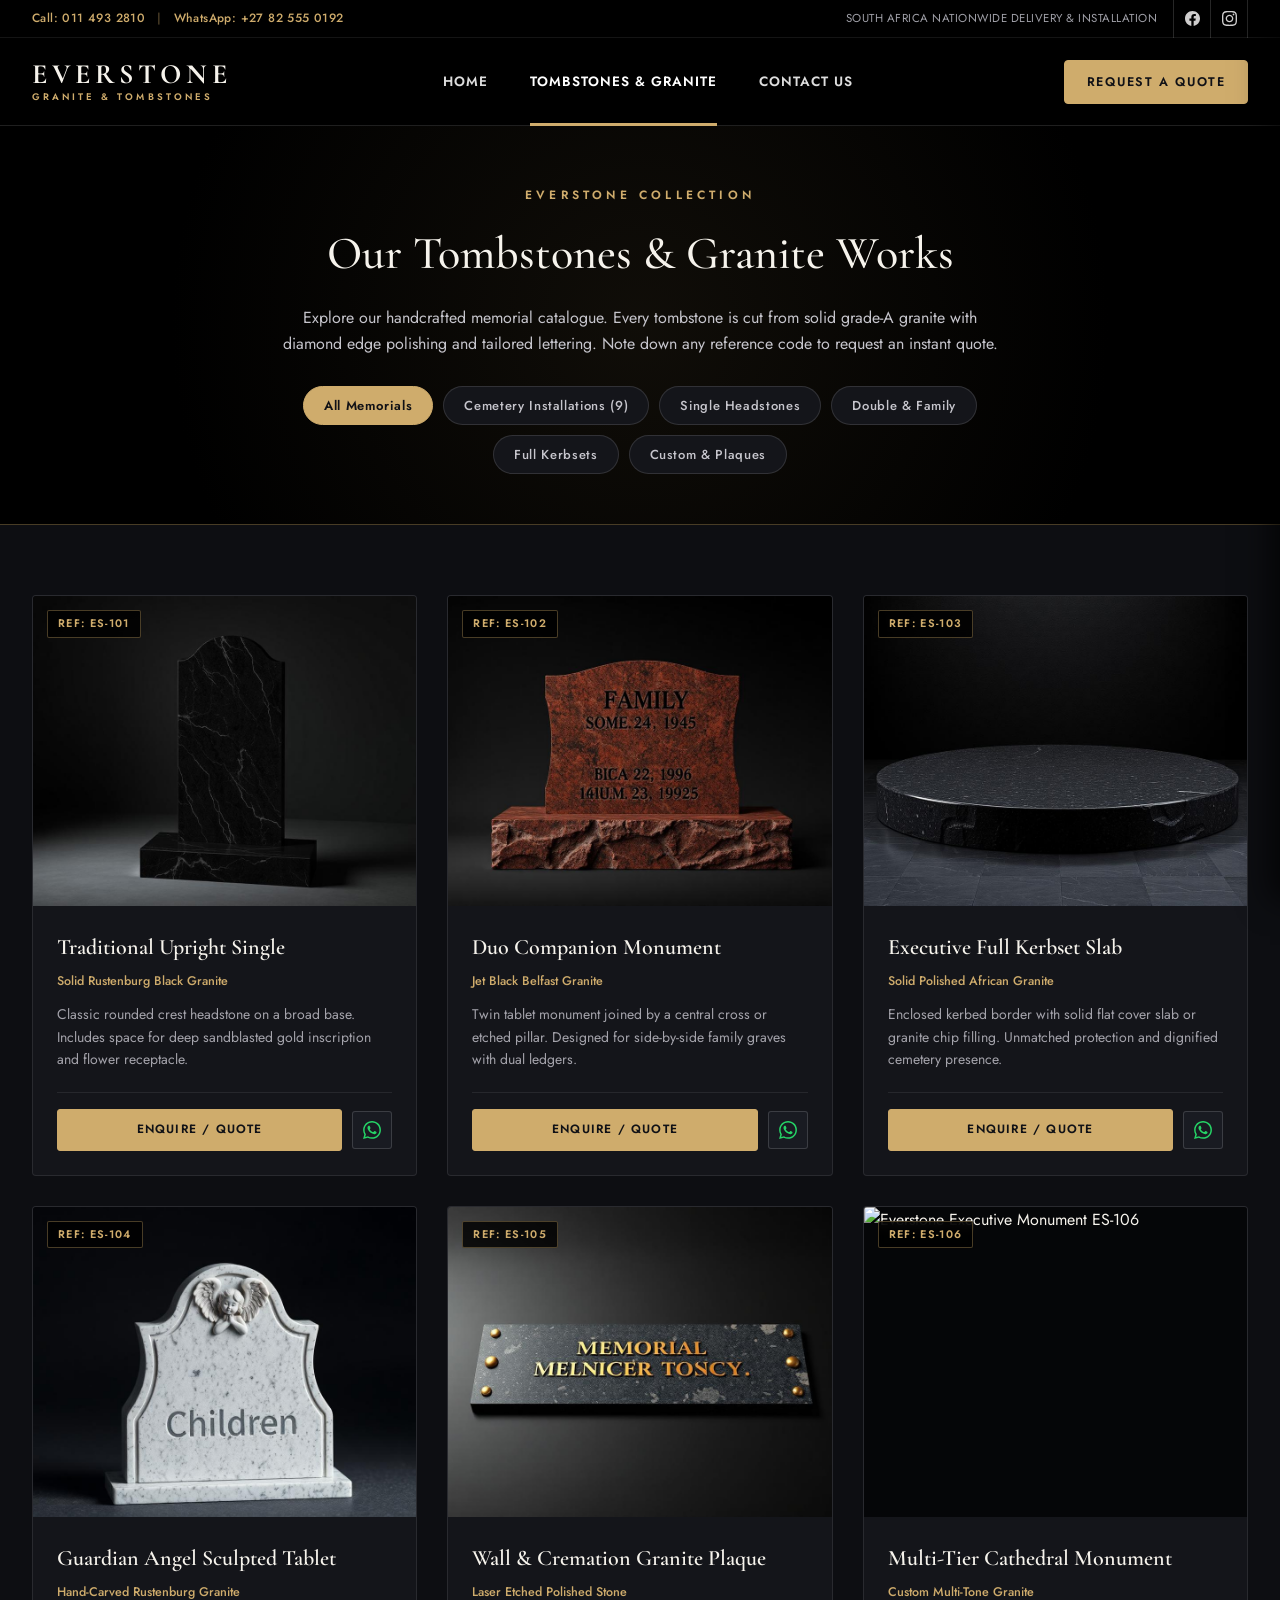
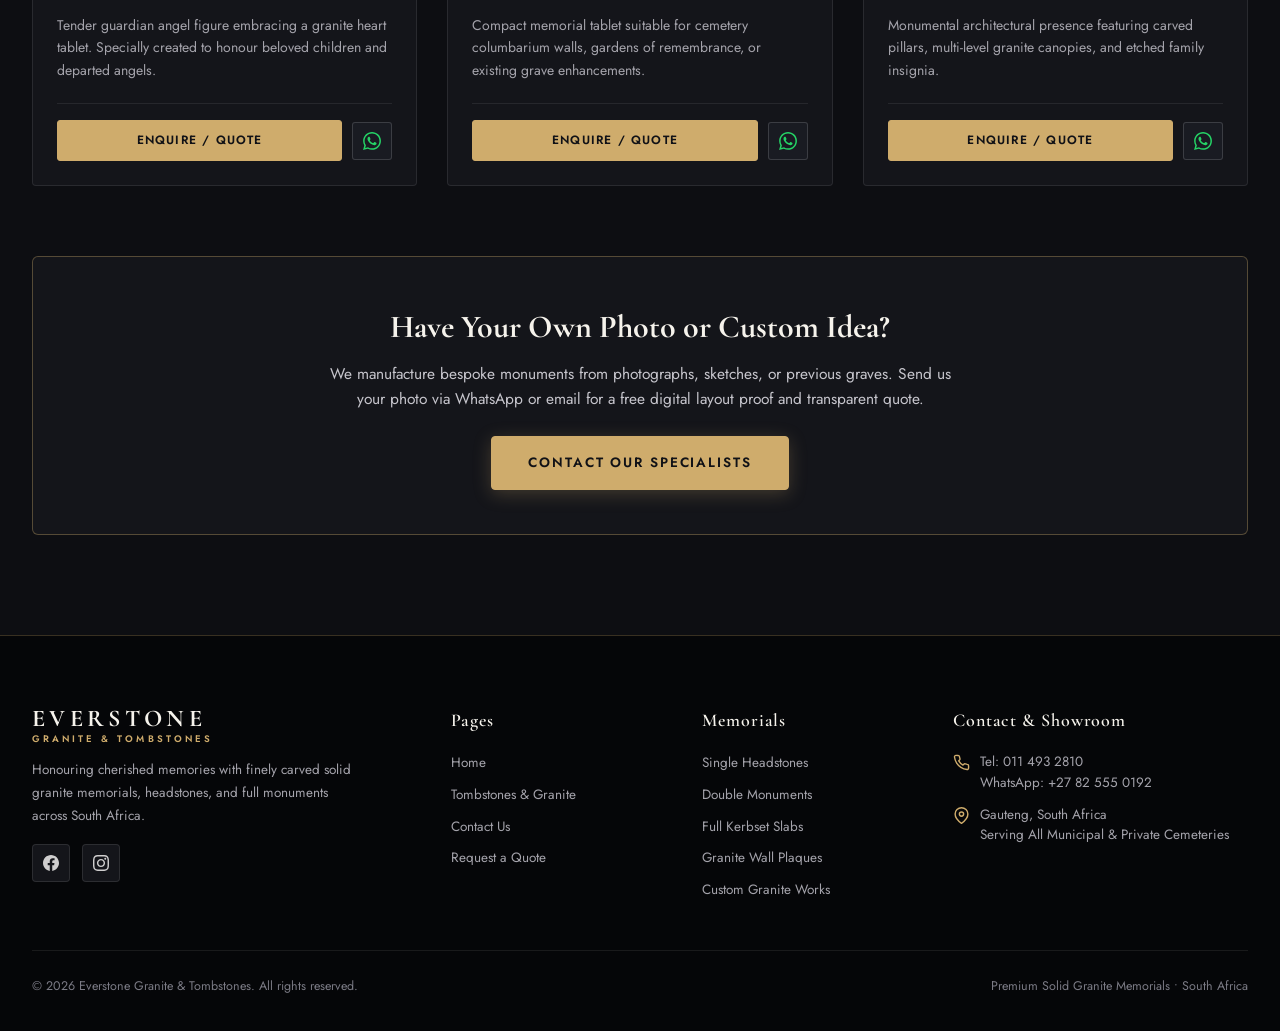
==== commit 51d83a0b: "feat: add cemetery installations filter button to catalogue and update index3 layout" ====
--- a/catalogue.html
+++ b/catalogue.html
@@ -898,6 +898,7 @@
         <!-- Category Filter Buttons -->
         <div class="filter-bar">
           <button class="filter-btn active" data-filter="all">All Memorials</button>
+          <button class="filter-btn" data-filter="installed">Cemetery Installations (9)</button>
           <button class="filter-btn" data-filter="single">Single Headstones</button>
           <button class="filter-btn" data-filter="double">Double &amp; Family</button>
           <button class="filter-btn" data-filter="kerb">Full Kerbsets</button>
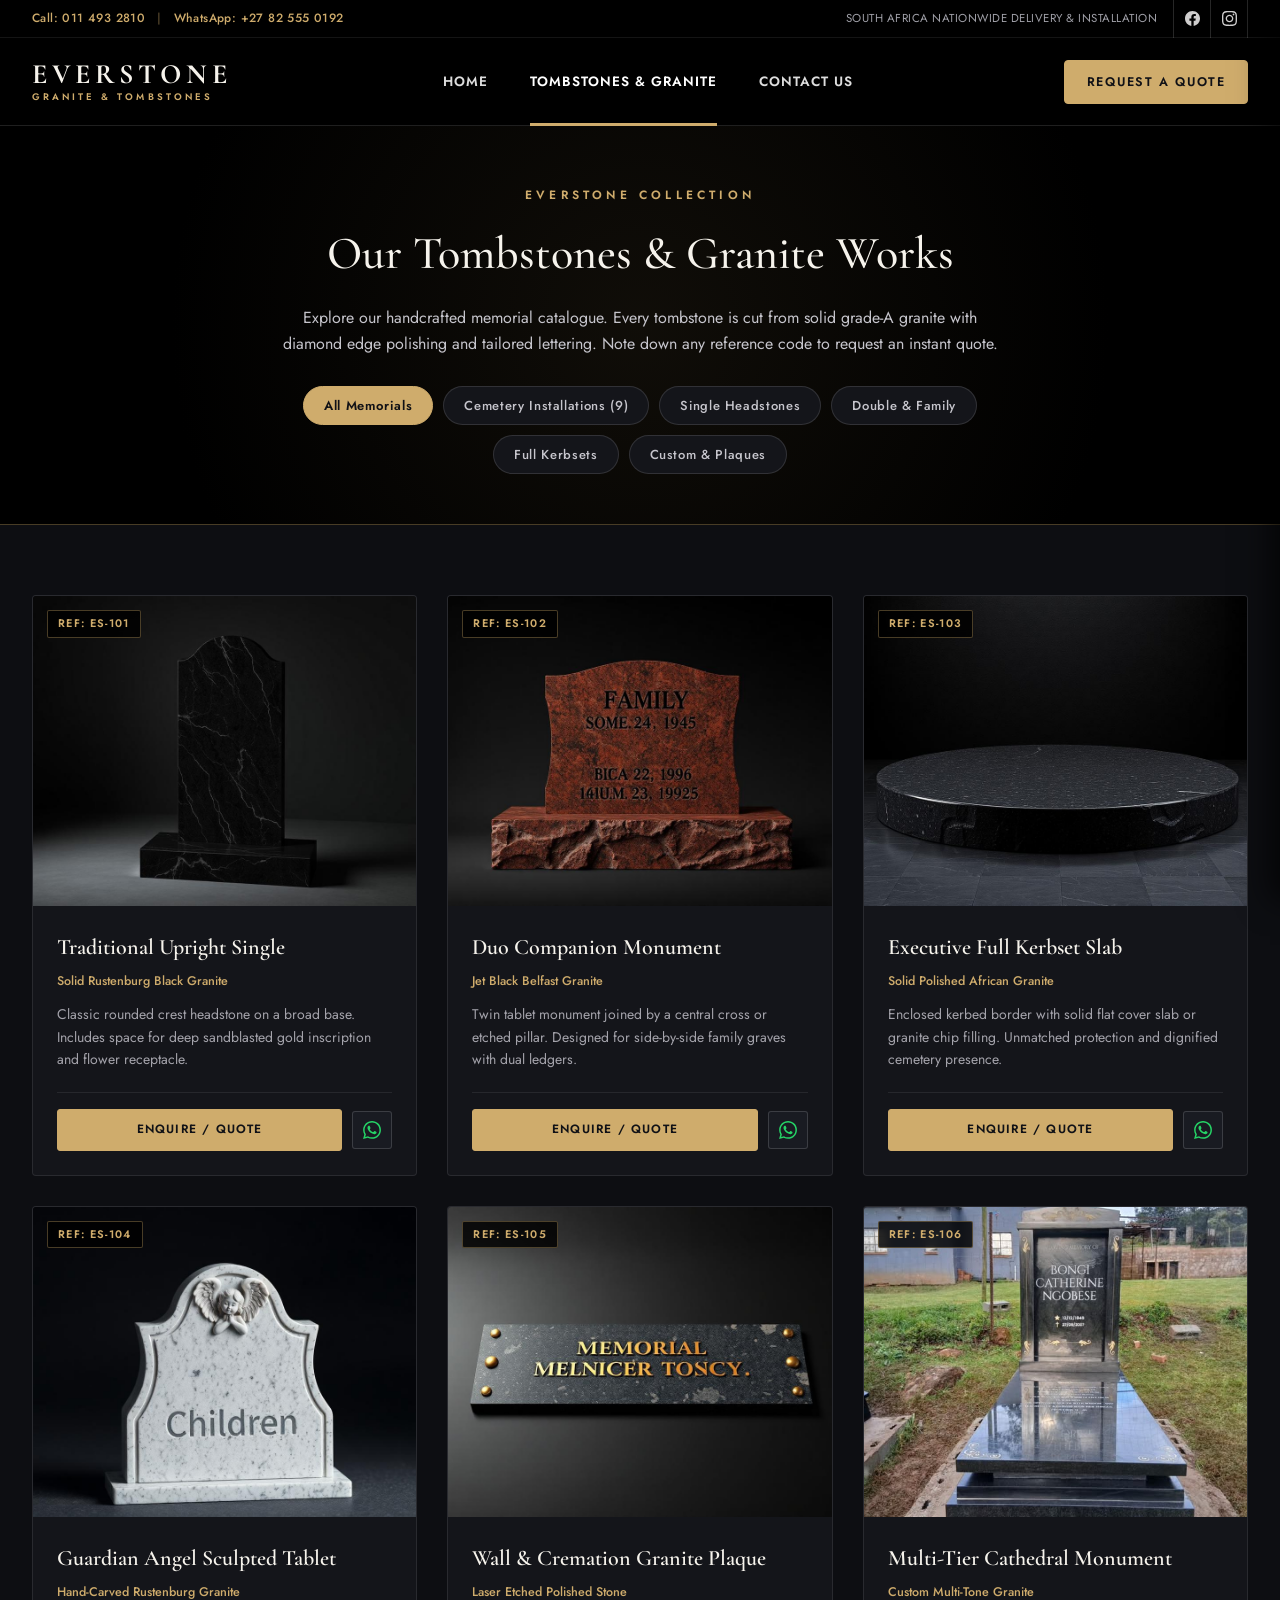
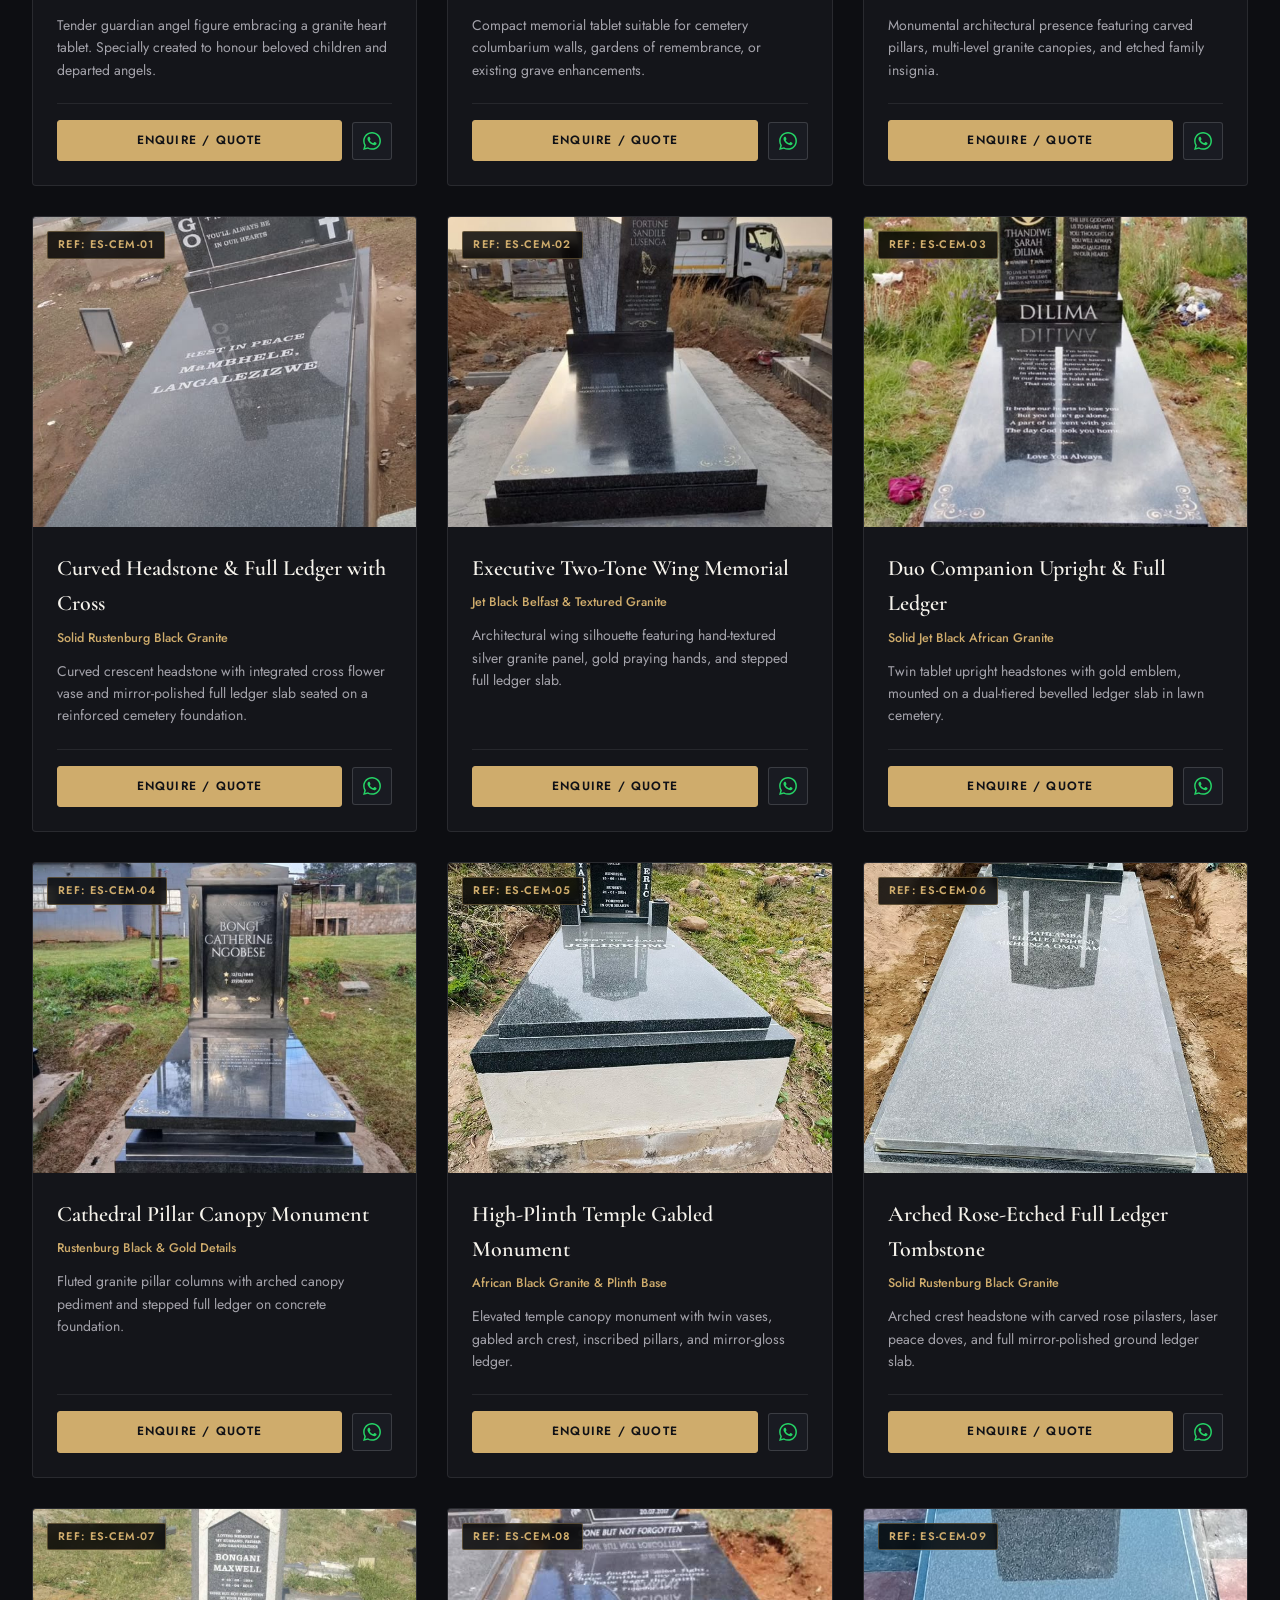
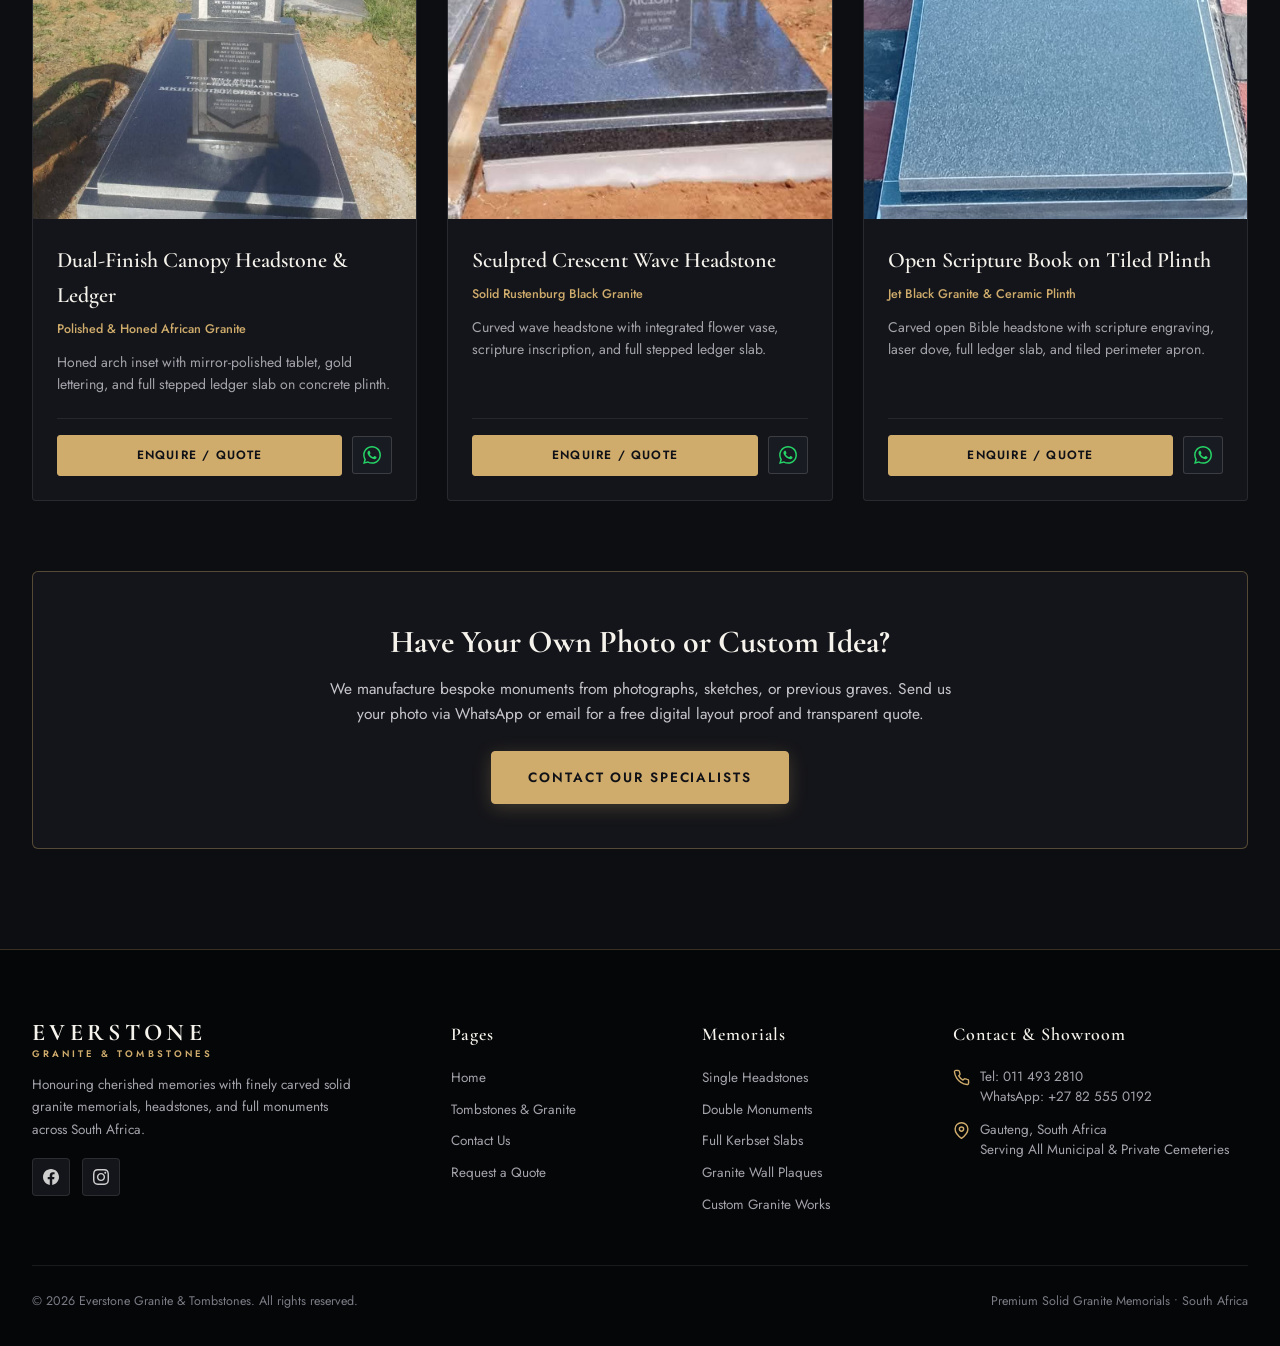
==== commit 064e53e3: "feat: add new monument catalogue items and update images in catalogue and index pages" ====
--- a/catalogue.html
+++ b/catalogue.html
@@ -1011,7 +1011,7 @@
           <article class="cat-card" data-category="custom">
             <div class="cat-img-box">
               <span class="cat-code-badge">REF: ES-106</span>
-              <img src="assets/WhatsApp Image 2026-09-30 at 10.31.21.jpeg" alt="Everstone Executive Monument ES-106" loading="lazy">
+              <img src="assets/cemetery-cathedral-pillar-monument.jpeg" alt="Everstone Executive Monument ES-106" loading="lazy">
             </div>
             <div class="cat-body">
               <h3>Multi-Tier Cathedral Monument</h3>
@@ -1020,6 +1020,177 @@
               <div class="cat-footer">
                 <a href="contact.html?ref=ES-106" class="btn-card-quote">Enquire / Quote</a>
                 <a href="https://wa.me/27825550192?text=Hello%20Everstone,%20I%20am%20enquiring%20about%20REF:%20ES-106" target="_blank" rel="noopener" class="btn-card-wa" aria-label="WhatsApp enquiry for ES-106">
+                  <svg viewBox="0 0 24 24"><path d="M.057 24l1.687-6.163c-1.041-1.804-1.588-3.849-1.587-5.946.003-6.556 5.338-11.891 11.893-11.891 3.181.001 6.167 1.24 8.413 3.488 2.245 2.248 3.481 5.236 3.48 8.414-.003 6.557-5.338 11.892-11.893 11.892-1.99-.001-3.951-.5-5.688-1.448l-6.305 1.654zm6.597-3.807c1.676.995 3.276 1.591 5.392 1.592 5.448 0 9.886-4.434 9.889-9.885.002-5.462-4.415-9.89-9.881-9.892-5.452 0-9.887 4.434-9.889 9.884-.001 2.225.651 3.891 1.746 5.634l-.999 3.648 3.742-.981zm11.387-5.464c-.074-.124-.272-.198-.57-.347-.297-.149-1.758-.868-2.031-.967-.272-.099-.47-.149-.669.149-.198.297-.768.967-.941 1.165-.173.198-.347.223-.644.074-.297-.149-1.255-.462-2.39-1.475-.883-.788-1.48-1.761-1.653-2.059-.173-.297-.018-.458.13-.606.134-.133.297-.347.446-.521.151-.172.2-.296.3-.495.099-.198.05-.372-.025-.521-.075-.148-.669-1.611-.916-2.206-.242-.579-.487-.501-.669-.51l-.57-.01c-.198 0-.52.074-.792.372s-1.04 1.016-1.04 2.479 1.065 2.876 1.213 3.074c.149.198 2.095 3.2 5.076 4.487.709.306 1.263.489 1.694.626.712.226 1.36.194 1.872.118.571-.085 1.758-.719 2.006-1.413.248-.695.248-1.29.173-1.414z"/></svg>
+                </a>
+              </div>
+            </div>
+          </article>
+
+          <!-- Item 7: Installed Curved Headstone & Full Ledger (REF: ES-CEM-01) -->
+          <article class="cat-card" data-category="kerb installed">
+            <div class="cat-img-box">
+              <span class="cat-code-badge">REF: ES-CEM-01</span>
+              <img src="assets/cemetery-curved-headstone-ledger.jpeg" alt="Cemetery Installed Curved Headstone with Full Ledger" loading="lazy">
+            </div>
+            <div class="cat-body">
+              <h3>Curved Headstone &amp; Full Ledger with Cross</h3>
+              <span class="cat-granite-type">Solid Rustenburg Black Granite</span>
+              <p class="cat-desc">Curved crescent headstone with integrated cross flower vase and mirror-polished full ledger slab seated on a reinforced cemetery foundation.</p>
+              <div class="cat-footer">
+                <a href="contact.html?ref=ES-CEM-01" class="btn-card-quote">Enquire / Quote</a>
+                <a href="https://wa.me/27825550192?text=Hello%20Everstone,%20I%20am%20enquiring%20about%20REF:%20ES-CEM-01" target="_blank" rel="noopener" class="btn-card-wa" aria-label="WhatsApp enquiry for ES-CEM-01">
+                  <svg viewBox="0 0 24 24"><path d="M.057 24l1.687-6.163c-1.041-1.804-1.588-3.849-1.587-5.946.003-6.556 5.338-11.891 11.893-11.891 3.181.001 6.167 1.24 8.413 3.488 2.245 2.248 3.481 5.236 3.48 8.414-.003 6.557-5.338 11.892-11.893 11.892-1.99-.001-3.951-.5-5.688-1.448l-6.305 1.654zm6.597-3.807c1.676.995 3.276 1.591 5.392 1.592 5.448 0 9.886-4.434 9.889-9.885.002-5.462-4.415-9.89-9.881-9.892-5.452 0-9.887 4.434-9.889 9.884-.001 2.225.651 3.891 1.746 5.634l-.999 3.648 3.742-.981zm11.387-5.464c-.074-.124-.272-.198-.57-.347-.297-.149-1.758-.868-2.031-.967-.272-.099-.47-.149-.669.149-.198.297-.768.967-.941 1.165-.173.198-.347.223-.644.074-.297-.149-1.255-.462-2.39-1.475-.883-.788-1.48-1.761-1.653-2.059-.173-.297-.018-.458.13-.606.134-.133.297-.347.446-.521.151-.172.2-.296.3-.495.099-.198.05-.372-.025-.521-.075-.148-.669-1.611-.916-2.206-.242-.579-.487-.501-.669-.51l-.57-.01c-.198 0-.52.074-.792.372s-1.04 1.016-1.04 2.479 1.065 2.876 1.213 3.074c.149.198 2.095 3.2 5.076 4.487.709.306 1.263.489 1.694.626.712.226 1.36.194 1.872.118.571-.085 1.758-.719 2.006-1.413.248-.695.248-1.29.173-1.414z"/></svg>
+                </a>
+              </div>
+            </div>
+          </article>
+
+          <!-- Item 8: Installed Executive Wing (REF: ES-CEM-02) -->
+          <article class="cat-card" data-category="custom kerb installed">
+            <div class="cat-img-box">
+              <span class="cat-code-badge">REF: ES-CEM-02</span>
+              <img src="assets/cemetery-executive-wing-monument.jpeg" alt="Cemetery Installed Executive Two-Tone Wing Monument" loading="lazy">
+            </div>
+            <div class="cat-body">
+              <h3>Executive Two-Tone Wing Memorial</h3>
+              <span class="cat-granite-type">Jet Black Belfast &amp; Textured Granite</span>
+              <p class="cat-desc">Architectural wing silhouette featuring hand-textured silver granite panel, gold praying hands, and stepped full ledger slab.</p>
+              <div class="cat-footer">
+                <a href="contact.html?ref=ES-CEM-02" class="btn-card-quote">Enquire / Quote</a>
+                <a href="https://wa.me/27825550192?text=Hello%20Everstone,%20I%20am%20enquiring%20about%20REF:%20ES-CEM-02" target="_blank" rel="noopener" class="btn-card-wa" aria-label="WhatsApp enquiry for ES-CEM-02">
+                  <svg viewBox="0 0 24 24"><path d="M.057 24l1.687-6.163c-1.041-1.804-1.588-3.849-1.587-5.946.003-6.556 5.338-11.891 11.893-11.891 3.181.001 6.167 1.24 8.413 3.488 2.245 2.248 3.481 5.236 3.48 8.414-.003 6.557-5.338 11.892-11.893 11.892-1.99-.001-3.951-.5-5.688-1.448l-6.305 1.654zm6.597-3.807c1.676.995 3.276 1.591 5.392 1.592 5.448 0 9.886-4.434 9.889-9.885.002-5.462-4.415-9.89-9.881-9.892-5.452 0-9.887 4.434-9.889 9.884-.001 2.225.651 3.891 1.746 5.634l-.999 3.648 3.742-.981zm11.387-5.464c-.074-.124-.272-.198-.57-.347-.297-.149-1.758-.868-2.031-.967-.272-.099-.47-.149-.669.149-.198.297-.768.967-.941 1.165-.173.198-.347.223-.644.074-.297-.149-1.255-.462-2.39-1.475-.883-.788-1.48-1.761-1.653-2.059-.173-.297-.018-.458.13-.606.134-.133.297-.347.446-.521.151-.172.2-.296.3-.495.099-.198.05-.372-.025-.521-.075-.148-.669-1.611-.916-2.206-.242-.579-.487-.501-.669-.51l-.57-.01c-.198 0-.52.074-.792.372s-1.04 1.016-1.04 2.479 1.065 2.876 1.213 3.074c.149.198 2.095 3.2 5.076 4.487.709.306 1.263.489 1.694.626.712.226 1.36.194 1.872.118.571-.085 1.758-.719 2.006-1.413.248-.695.248-1.29.173-1.414z"/></svg>
+                </a>
+              </div>
+            </div>
+          </article>
+
+          <!-- Item 9: Installed Companion (REF: ES-CEM-03) -->
+          <article class="cat-card" data-category="double kerb installed">
+            <div class="cat-img-box">
+              <span class="cat-code-badge">REF: ES-CEM-03</span>
+              <img src="assets/cemetery-double-companion-monument.jpeg" alt="Cemetery Installed Duo Companion Headstone and Ledger" loading="lazy">
+            </div>
+            <div class="cat-body">
+              <h3>Duo Companion Upright &amp; Full Ledger</h3>
+              <span class="cat-granite-type">Solid Jet Black African Granite</span>
+              <p class="cat-desc">Twin tablet upright headstones with gold emblem, mounted on a dual-tiered bevelled ledger slab in lawn cemetery.</p>
+              <div class="cat-footer">
+                <a href="contact.html?ref=ES-CEM-03" class="btn-card-quote">Enquire / Quote</a>
+                <a href="https://wa.me/27825550192?text=Hello%20Everstone,%20I%20am%20enquiring%20about%20REF:%20ES-CEM-03" target="_blank" rel="noopener" class="btn-card-wa" aria-label="WhatsApp enquiry for ES-CEM-03">
+                  <svg viewBox="0 0 24 24"><path d="M.057 24l1.687-6.163c-1.041-1.804-1.588-3.849-1.587-5.946.003-6.556 5.338-11.891 11.893-11.891 3.181.001 6.167 1.24 8.413 3.488 2.245 2.248 3.481 5.236 3.48 8.414-.003 6.557-5.338 11.892-11.893 11.892-1.99-.001-3.951-.5-5.688-1.448l-6.305 1.654zm6.597-3.807c1.676.995 3.276 1.591 5.392 1.592 5.448 0 9.886-4.434 9.889-9.885.002-5.462-4.415-9.89-9.881-9.892-5.452 0-9.887 4.434-9.889 9.884-.001 2.225.651 3.891 1.746 5.634l-.999 3.648 3.742-.981zm11.387-5.464c-.074-.124-.272-.198-.57-.347-.297-.149-1.758-.868-2.031-.967-.272-.099-.47-.149-.669.149-.198.297-.768.967-.941 1.165-.173.198-.347.223-.644.074-.297-.149-1.255-.462-2.39-1.475-.883-.788-1.48-1.761-1.653-2.059-.173-.297-.018-.458.13-.606.134-.133.297-.347.446-.521.151-.172.2-.296.3-.495.099-.198.05-.372-.025-.521-.075-.148-.669-1.611-.916-2.206-.242-.579-.487-.501-.669-.51l-.57-.01c-.198 0-.52.074-.792.372s-1.04 1.016-1.04 2.479 1.065 2.876 1.213 3.074c.149.198 2.095 3.2 5.076 4.487.709.306 1.263.489 1.694.626.712.226 1.36.194 1.872.118.571-.085 1.758-.719 2.006-1.413.248-.695.248-1.29.173-1.414z"/></svg>
+                </a>
+              </div>
+            </div>
+          </article>
+
+          <!-- Item 10: Installed Cathedral (REF: ES-CEM-04) -->
+          <article class="cat-card" data-category="custom kerb installed">
+            <div class="cat-img-box">
+              <span class="cat-code-badge">REF: ES-CEM-04</span>
+              <img src="assets/cemetery-cathedral-pillar-monument.jpeg" alt="Cemetery Installed Cathedral Pillar Monument" loading="lazy">
+            </div>
+            <div class="cat-body">
+              <h3>Cathedral Pillar Canopy Monument</h3>
+              <span class="cat-granite-type">Rustenburg Black &amp; Gold Details</span>
+              <p class="cat-desc">Fluted granite pillar columns with arched canopy pediment and stepped full ledger on concrete foundation.</p>
+              <div class="cat-footer">
+                <a href="contact.html?ref=ES-CEM-04" class="btn-card-quote">Enquire / Quote</a>
+                <a href="https://wa.me/27825550192?text=Hello%20Everstone,%20I%20am%20enquiring%20about%20REF:%20ES-CEM-04" target="_blank" rel="noopener" class="btn-card-wa" aria-label="WhatsApp enquiry for ES-CEM-04">
+                  <svg viewBox="0 0 24 24"><path d="M.057 24l1.687-6.163c-1.041-1.804-1.588-3.849-1.587-5.946.003-6.556 5.338-11.891 11.893-11.891 3.181.001 6.167 1.24 8.413 3.488 2.245 2.248 3.481 5.236 3.48 8.414-.003 6.557-5.338 11.892-11.893 11.892-1.99-.001-3.951-.5-5.688-1.448l-6.305 1.654zm6.597-3.807c1.676.995 3.276 1.591 5.392 1.592 5.448 0 9.886-4.434 9.889-9.885.002-5.462-4.415-9.89-9.881-9.892-5.452 0-9.887 4.434-9.889 9.884-.001 2.225.651 3.891 1.746 5.634l-.999 3.648 3.742-.981zm11.387-5.464c-.074-.124-.272-.198-.57-.347-.297-.149-1.758-.868-2.031-.967-.272-.099-.47-.149-.669.149-.198.297-.768.967-.941 1.165-.173.198-.347.223-.644.074-.297-.149-1.255-.462-2.39-1.475-.883-.788-1.48-1.761-1.653-2.059-.173-.297-.018-.458.13-.606.134-.133.297-.347.446-.521.151-.172.2-.296.3-.495.099-.198.05-.372-.025-.521-.075-.148-.669-1.611-.916-2.206-.242-.579-.487-.501-.669-.51l-.57-.01c-.198 0-.52.074-.792.372s-1.04 1.016-1.04 2.479 1.065 2.876 1.213 3.074c.149.198 2.095 3.2 5.076 4.487.709.306 1.263.489 1.694.626.712.226 1.36.194 1.872.118.571-.085 1.758-.719 2.006-1.413.248-.695.248-1.29.173-1.414z"/></svg>
+                </a>
+              </div>
+            </div>
+          </article>
+
+          <!-- Item 11: Installed Temple (REF: ES-CEM-05) -->
+          <article class="cat-card" data-category="custom kerb installed">
+            <div class="cat-img-box">
+              <span class="cat-code-badge">REF: ES-CEM-05</span>
+              <img src="assets/cemetery-temple-canopy-plinth-monument.jpeg" alt="Cemetery Installed High-Plinth Temple Gabled Monument" loading="lazy">
+            </div>
+            <div class="cat-body">
+              <h3>High-Plinth Temple Gabled Monument</h3>
+              <span class="cat-granite-type">African Black Granite &amp; Plinth Base</span>
+              <p class="cat-desc">Elevated temple canopy monument with twin vases, gabled arch crest, inscribed pillars, and mirror-gloss ledger.</p>
+              <div class="cat-footer">
+                <a href="contact.html?ref=ES-CEM-05" class="btn-card-quote">Enquire / Quote</a>
+                <a href="https://wa.me/27825550192?text=Hello%20Everstone,%20I%20am%20enquiring%20about%20REF:%20ES-CEM-05" target="_blank" rel="noopener" class="btn-card-wa" aria-label="WhatsApp enquiry for ES-CEM-05">
+                  <svg viewBox="0 0 24 24"><path d="M.057 24l1.687-6.163c-1.041-1.804-1.588-3.849-1.587-5.946.003-6.556 5.338-11.891 11.893-11.891 3.181.001 6.167 1.24 8.413 3.488 2.245 2.248 3.481 5.236 3.48 8.414-.003 6.557-5.338 11.892-11.893 11.892-1.99-.001-3.951-.5-5.688-1.448l-6.305 1.654zm6.597-3.807c1.676.995 3.276 1.591 5.392 1.592 5.448 0 9.886-4.434 9.889-9.885.002-5.462-4.415-9.89-9.881-9.892-5.452 0-9.887 4.434-9.889 9.884-.001 2.225.651 3.891 1.746 5.634l-.999 3.648 3.742-.981zm11.387-5.464c-.074-.124-.272-.198-.57-.347-.297-.149-1.758-.868-2.031-.967-.272-.099-.47-.149-.669.149-.198.297-.768.967-.941 1.165-.173.198-.347.223-.644.074-.297-.149-1.255-.462-2.39-1.475-.883-.788-1.48-1.761-1.653-2.059-.173-.297-.018-.458.13-.606.134-.133.297-.347.446-.521.151-.172.2-.296.3-.495.099-.198.05-.372-.025-.521-.075-.148-.669-1.611-.916-2.206-.242-.579-.487-.501-.669-.51l-.57-.01c-.198 0-.52.074-.792.372s-1.04 1.016-1.04 2.479 1.065 2.876 1.213 3.074c.149.198 2.095 3.2 5.076 4.487.709.306 1.263.489 1.694.626.712.226 1.36.194 1.872.118.571-.085 1.758-.719 2.006-1.413.248-.695.248-1.29.173-1.414z"/></svg>
+                </a>
+              </div>
+            </div>
+          </article>
+
+          <!-- Item 12: Installed Rose Carved (REF: ES-CEM-06) -->
+          <article class="cat-card" data-category="single kerb installed">
+            <div class="cat-img-box">
+              <span class="cat-code-badge">REF: ES-CEM-06</span>
+              <img src="assets/cemetery-rose-carved-full-ledger.jpeg" alt="Cemetery Installed Rose Carved Full Ledger Tombstone" loading="lazy">
+            </div>
+            <div class="cat-body">
+              <h3>Arched Rose-Etched Full Ledger Tombstone</h3>
+              <span class="cat-granite-type">Solid Rustenburg Black Granite</span>
+              <p class="cat-desc">Arched crest headstone with carved rose pilasters, laser peace doves, and full mirror-polished ground ledger slab.</p>
+              <div class="cat-footer">
+                <a href="contact.html?ref=ES-CEM-06" class="btn-card-quote">Enquire / Quote</a>
+                <a href="https://wa.me/27825550192?text=Hello%20Everstone,%20I%20am%20enquiring%20about%20REF:%20ES-CEM-06" target="_blank" rel="noopener" class="btn-card-wa" aria-label="WhatsApp enquiry for ES-CEM-06">
+                  <svg viewBox="0 0 24 24"><path d="M.057 24l1.687-6.163c-1.041-1.804-1.588-3.849-1.587-5.946.003-6.556 5.338-11.891 11.893-11.891 3.181.001 6.167 1.24 8.413 3.488 2.245 2.248 3.481 5.236 3.48 8.414-.003 6.557-5.338 11.892-11.893 11.892-1.99-.001-3.951-.5-5.688-1.448l-6.305 1.654zm6.597-3.807c1.676.995 3.276 1.591 5.392 1.592 5.448 0 9.886-4.434 9.889-9.885.002-5.462-4.415-9.89-9.881-9.892-5.452 0-9.887 4.434-9.889 9.884-.001 2.225.651 3.891 1.746 5.634l-.999 3.648 3.742-.981zm11.387-5.464c-.074-.124-.272-.198-.57-.347-.297-.149-1.758-.868-2.031-.967-.272-.099-.47-.149-.669.149-.198.297-.768.967-.941 1.165-.173.198-.347.223-.644.074-.297-.149-1.255-.462-2.39-1.475-.883-.788-1.48-1.761-1.653-2.059-.173-.297-.018-.458.13-.606.134-.133.297-.347.446-.521.151-.172.2-.296.3-.495.099-.198.05-.372-.025-.521-.075-.148-.669-1.611-.916-2.206-.242-.579-.487-.501-.669-.51l-.57-.01c-.198 0-.52.074-.792.372s-1.04 1.016-1.04 2.479 1.065 2.876 1.213 3.074c.149.198 2.095 3.2 5.076 4.487.709.306 1.263.489 1.694.626.712.226 1.36.194 1.872.118.571-.085 1.758-.719 2.006-1.413.248-.695.248-1.29.173-1.414z"/></svg>
+                </a>
+              </div>
+            </div>
+          </article>
+
+          <!-- Item 13: Installed Dual-Finish Canopy (REF: ES-CEM-07) -->
+          <article class="cat-card" data-category="kerb installed">
+            <div class="cat-img-box">
+              <span class="cat-code-badge">REF: ES-CEM-07</span>
+              <img src="assets/cemetery-dual-finish-canopy-tombstone.jpeg" alt="Cemetery Installed Dual Finish Canopy Tombstone" loading="lazy">
+            </div>
+            <div class="cat-body">
+              <h3>Dual-Finish Canopy Headstone &amp; Ledger</h3>
+              <span class="cat-granite-type">Polished &amp; Honed African Granite</span>
+              <p class="cat-desc">Honed arch inset with mirror-polished tablet, gold lettering, and full stepped ledger slab on concrete plinth.</p>
+              <div class="cat-footer">
+                <a href="contact.html?ref=ES-CEM-07" class="btn-card-quote">Enquire / Quote</a>
+                <a href="https://wa.me/27825550192?text=Hello%20Everstone,%20I%20am%20enquiring%20about%20REF:%20ES-CEM-07" target="_blank" rel="noopener" class="btn-card-wa" aria-label="WhatsApp enquiry for ES-CEM-07">
+                  <svg viewBox="0 0 24 24"><path d="M.057 24l1.687-6.163c-1.041-1.804-1.588-3.849-1.587-5.946.003-6.556 5.338-11.891 11.893-11.891 3.181.001 6.167 1.24 8.413 3.488 2.245 2.248 3.481 5.236 3.48 8.414-.003 6.557-5.338 11.892-11.893 11.892-1.99-.001-3.951-.5-5.688-1.448l-6.305 1.654zm6.597-3.807c1.676.995 3.276 1.591 5.392 1.592 5.448 0 9.886-4.434 9.889-9.885.002-5.462-4.415-9.89-9.881-9.892-5.452 0-9.887 4.434-9.889 9.884-.001 2.225.651 3.891 1.746 5.634l-.999 3.648 3.742-.981zm11.387-5.464c-.074-.124-.272-.198-.57-.347-.297-.149-1.758-.868-2.031-.967-.272-.099-.47-.149-.669.149-.198.297-.768.967-.941 1.165-.173.198-.347.223-.644.074-.297-.149-1.255-.462-2.39-1.475-.883-.788-1.48-1.761-1.653-2.059-.173-.297-.018-.458.13-.606.134-.133.297-.347.446-.521.151-.172.2-.296.3-.495.099-.198.05-.372-.025-.521-.075-.148-.669-1.611-.916-2.206-.242-.579-.487-.501-.669-.51l-.57-.01c-.198 0-.52.074-.792.372s-1.04 1.016-1.04 2.479 1.065 2.876 1.213 3.074c.149.198 2.095 3.2 5.076 4.487.709.306 1.263.489 1.694.626.712.226 1.36.194 1.872.118.571-.085 1.758-.719 2.006-1.413.248-.695.248-1.29.173-1.414z"/></svg>
+                </a>
+              </div>
+            </div>
+          </article>
+
+          <!-- Item 14: Installed Sculpted Crescent (REF: ES-CEM-08) -->
+          <article class="cat-card" data-category="single kerb installed">
+            <div class="cat-img-box">
+              <span class="cat-code-badge">REF: ES-CEM-08</span>
+              <img src="assets/cemetery-sculpted-crescent-headstone.jpeg" alt="Cemetery Installed Sculpted Crescent Headstone" loading="lazy">
+            </div>
+            <div class="cat-body">
+              <h3>Sculpted Crescent Wave Headstone</h3>
+              <span class="cat-granite-type">Solid Rustenburg Black Granite</span>
+              <p class="cat-desc">Curved wave headstone with integrated flower vase, scripture inscription, and full stepped ledger slab.</p>
+              <div class="cat-footer">
+                <a href="contact.html?ref=ES-CEM-08" class="btn-card-quote">Enquire / Quote</a>
+                <a href="https://wa.me/27825550192?text=Hello%20Everstone,%20I%20am%20enquiring%20about%20REF:%20ES-CEM-08" target="_blank" rel="noopener" class="btn-card-wa" aria-label="WhatsApp enquiry for ES-CEM-08">
+                  <svg viewBox="0 0 24 24"><path d="M.057 24l1.687-6.163c-1.041-1.804-1.588-3.849-1.587-5.946.003-6.556 5.338-11.891 11.893-11.891 3.181.001 6.167 1.24 8.413 3.488 2.245 2.248 3.481 5.236 3.48 8.414-.003 6.557-5.338 11.892-11.893 11.892-1.99-.001-3.951-.5-5.688-1.448l-6.305 1.654zm6.597-3.807c1.676.995 3.276 1.591 5.392 1.592 5.448 0 9.886-4.434 9.889-9.885.002-5.462-4.415-9.89-9.881-9.892-5.452 0-9.887 4.434-9.889 9.884-.001 2.225.651 3.891 1.746 5.634l-.999 3.648 3.742-.981zm11.387-5.464c-.074-.124-.272-.198-.57-.347-.297-.149-1.758-.868-2.031-.967-.272-.099-.47-.149-.669.149-.198.297-.768.967-.941 1.165-.173.198-.347.223-.644.074-.297-.149-1.255-.462-2.39-1.475-.883-.788-1.48-1.761-1.653-2.059-.173-.297-.018-.458.13-.606.134-.133.297-.347.446-.521.151-.172.2-.296.3-.495.099-.198.05-.372-.025-.521-.075-.148-.669-1.611-.916-2.206-.242-.579-.487-.501-.669-.51l-.57-.01c-.198 0-.52.074-.792.372s-1.04 1.016-1.04 2.479 1.065 2.876 1.213 3.074c.149.198 2.095 3.2 5.076 4.487.709.306 1.263.489 1.694.626.712.226 1.36.194 1.872.118.571-.085 1.758-.719 2.006-1.413.248-.695.248-1.29.173-1.414z"/></svg>
+                </a>
+              </div>
+            </div>
+          </article>
+
+          <!-- Item 15: Installed Scripture Book (REF: ES-CEM-09) -->
+          <article class="cat-card" data-category="custom kerb installed">
+            <div class="cat-img-box">
+              <span class="cat-code-badge">REF: ES-CEM-09</span>
+              <img src="assets/cemetery-bible-book-tiled-monument.jpeg" alt="Cemetery Installed Open Scripture Book Monument" loading="lazy">
+            </div>
+            <div class="cat-body">
+              <h3>Open Scripture Book on Tiled Plinth</h3>
+              <span class="cat-granite-type">Jet Black Granite &amp; Ceramic Plinth</span>
+              <p class="cat-desc">Carved open Bible headstone with scripture engraving, laser dove, full ledger slab, and tiled perimeter apron.</p>
+              <div class="cat-footer">
+                <a href="contact.html?ref=ES-CEM-09" class="btn-card-quote">Enquire / Quote</a>
+                <a href="https://wa.me/27825550192?text=Hello%20Everstone,%20I%20am%20enquiring%20about%20REF:%20ES-CEM-09" target="_blank" rel="noopener" class="btn-card-wa" aria-label="WhatsApp enquiry for ES-CEM-09">
                   <svg viewBox="0 0 24 24"><path d="M.057 24l1.687-6.163c-1.041-1.804-1.588-3.849-1.587-5.946.003-6.556 5.338-11.891 11.893-11.891 3.181.001 6.167 1.24 8.413 3.488 2.245 2.248 3.481 5.236 3.48 8.414-.003 6.557-5.338 11.892-11.893 11.892-1.99-.001-3.951-.5-5.688-1.448l-6.305 1.654zm6.597-3.807c1.676.995 3.276 1.591 5.392 1.592 5.448 0 9.886-4.434 9.889-9.885.002-5.462-4.415-9.89-9.881-9.892-5.452 0-9.887 4.434-9.889 9.884-.001 2.225.651 3.891 1.746 5.634l-.999 3.648 3.742-.981zm11.387-5.464c-.074-.124-.272-.198-.57-.347-.297-.149-1.758-.868-2.031-.967-.272-.099-.47-.149-.669.149-.198.297-.768.967-.941 1.165-.173.198-.347.223-.644.074-.297-.149-1.255-.462-2.39-1.475-.883-.788-1.48-1.761-1.653-2.059-.173-.297-.018-.458.13-.606.134-.133.297-.347.446-.521.151-.172.2-.296.3-.495.099-.198.05-.372-.025-.521-.075-.148-.669-1.611-.916-2.206-.242-.579-.487-.501-.669-.51l-.57-.01c-.198 0-.52.074-.792.372s-1.04 1.016-1.04 2.479 1.065 2.876 1.213 3.074c.149.198 2.095 3.2 5.076 4.487.709.306 1.263.489 1.694.626.712.226 1.36.194 1.872.118.571-.085 1.758-.719 2.006-1.413.248-.695.248-1.29.173-1.414z"/></svg>
                 </a>
               </div>
@@ -1121,7 +1292,8 @@
 
         const filter = btn.getAttribute('data-filter');
         catCards.forEach(card => {
-          if (filter === 'all' || card.getAttribute('data-category') === filter) {
+          const cats = (card.getAttribute('data-category') || '').split(/\s+/);
+          if (filter === 'all' || cats.includes(filter)) {
             card.style.display = 'flex';
           } else {
             card.style.display = 'none';
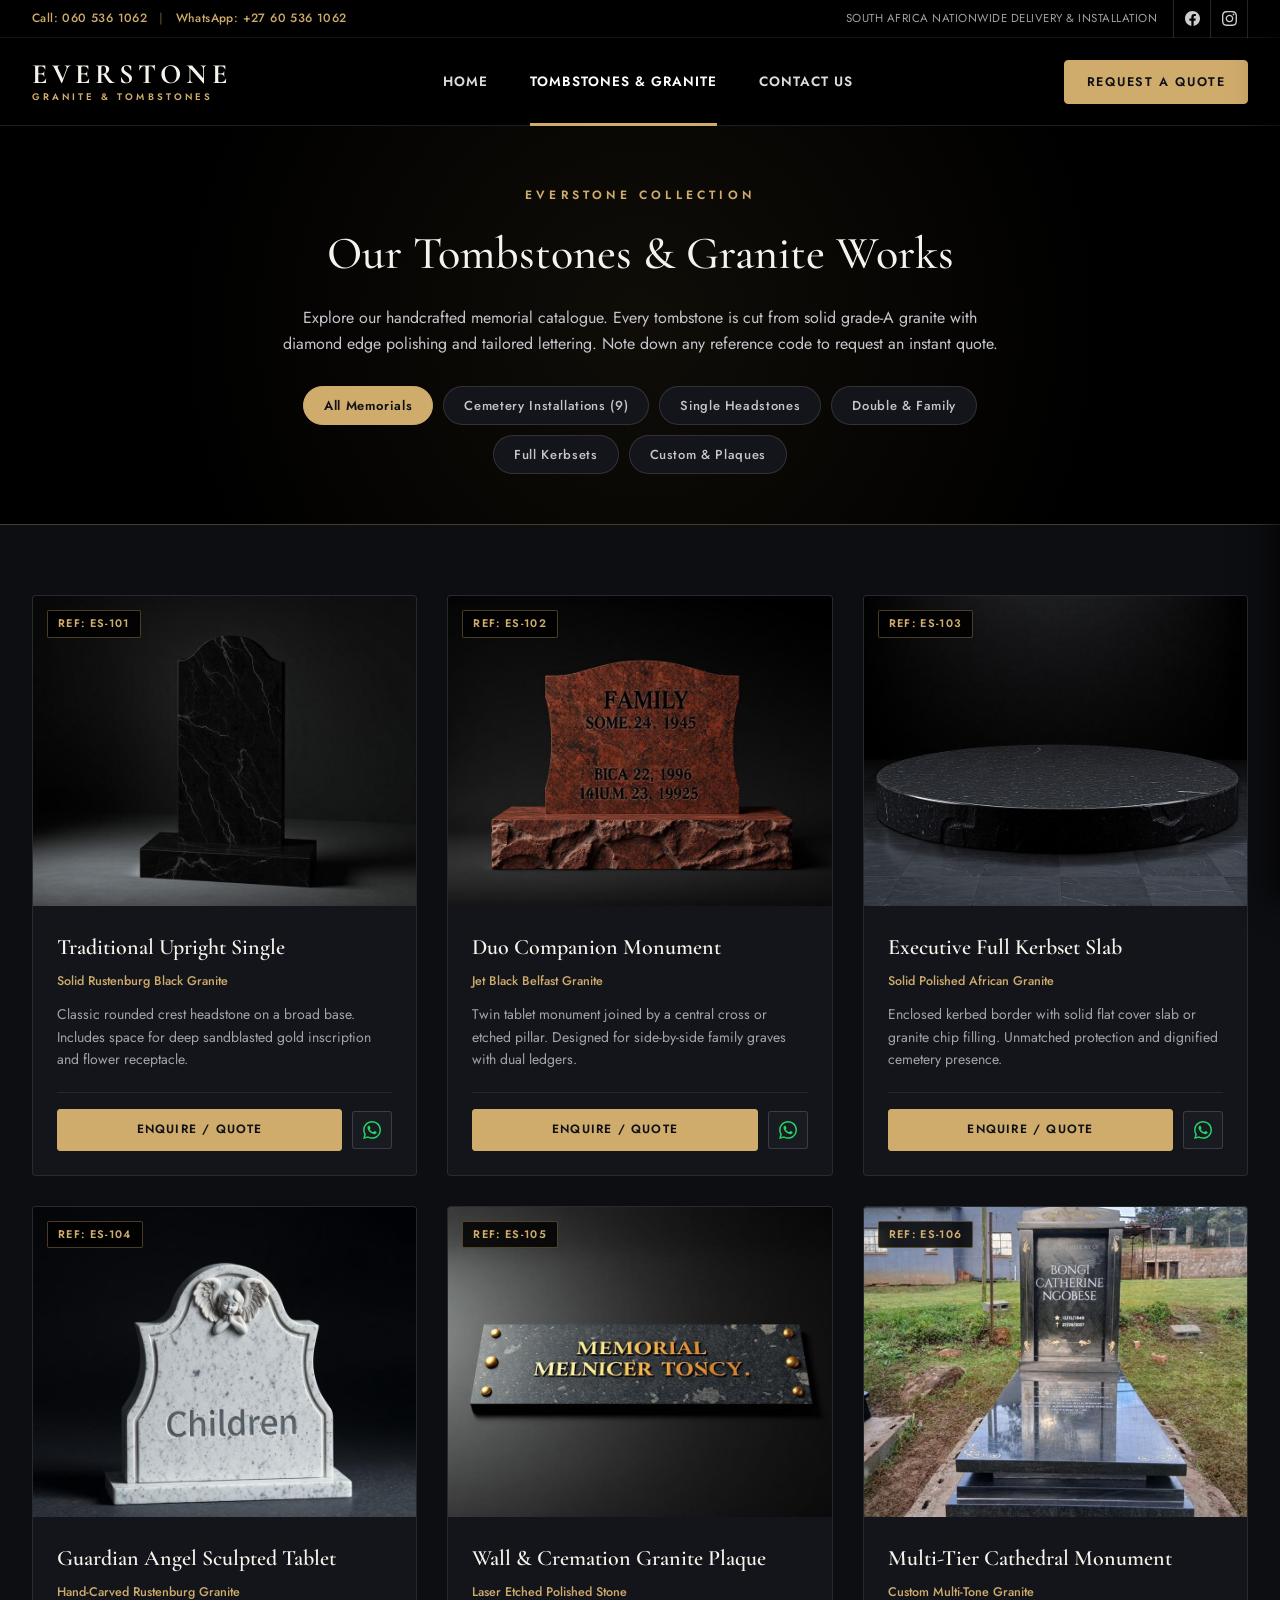
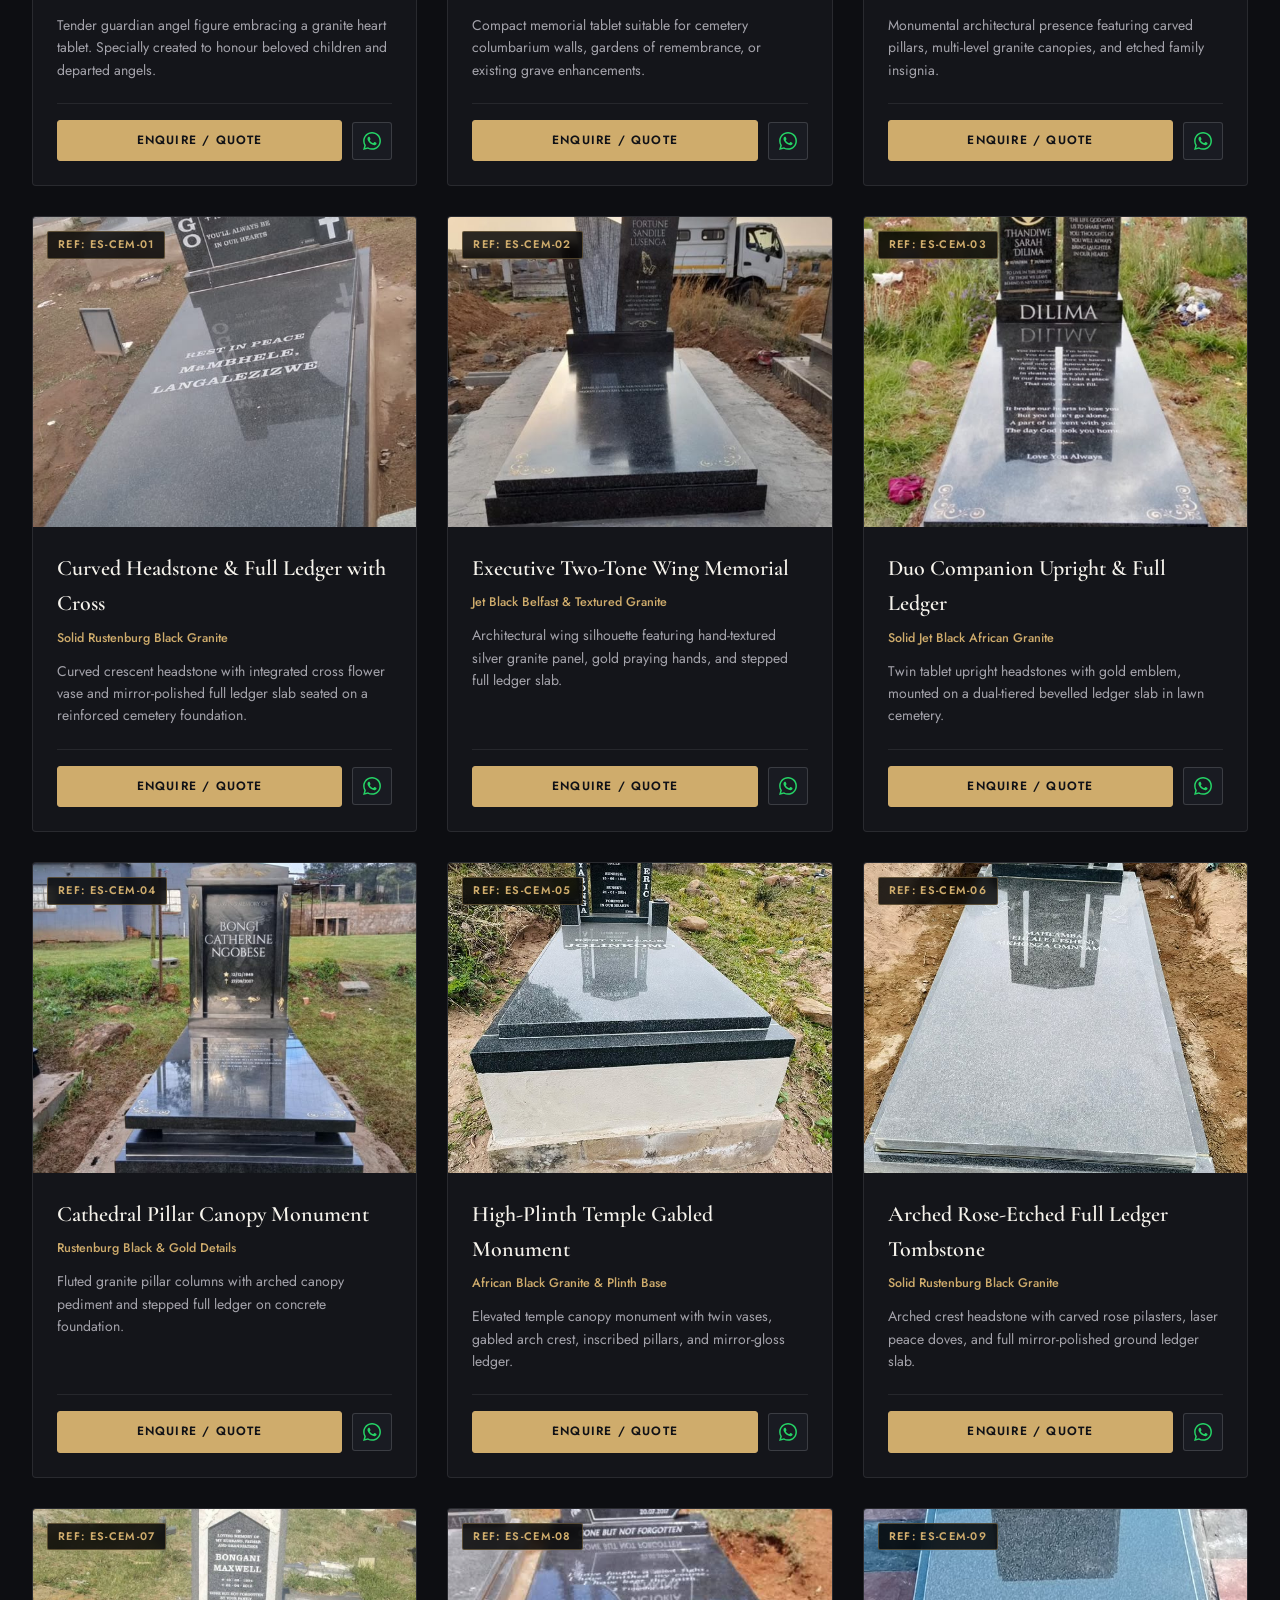
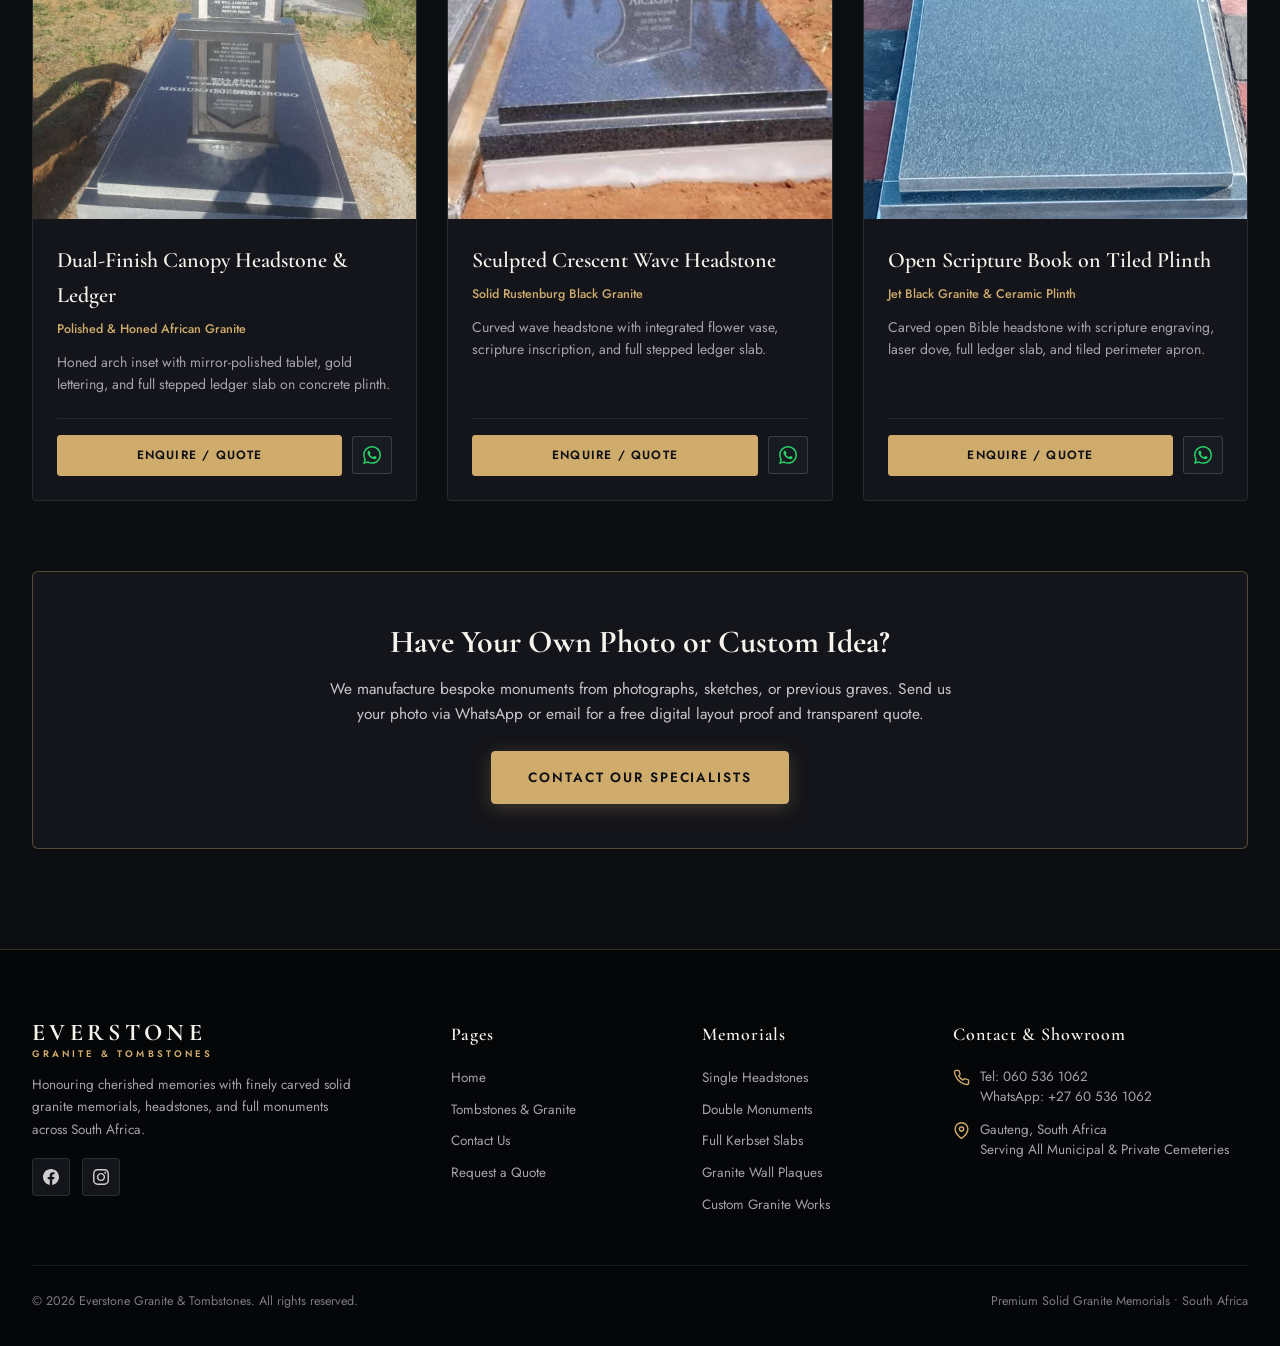
==== commit bb5598b8: "fix: update all phone and whatsapp numbers to 060 536 1062, remove duplicate index3.html, and finali" ====
--- a/catalogue.html
+++ b/catalogue.html
@@ -800,9 +800,9 @@
   <aside class="top-bar">
     <div class="top-bar-container">
       <div class="top-phone-info">
-        <span>Call: <a href="tel:+27114932810">011 493 2810</a></span>
+        <span>Call: <a href="tel:+27605361062">060 536 1062</a></span>
         <span class="sep">|</span>
-        <span>WhatsApp: <a href="https://wa.me/27825550192" target="_blank" rel="noopener">+27 82 555 0192</a></span>
+        <span>WhatsApp: <a href="https://wa.me/27605361062" target="_blank" rel="noopener">+27 60 536 1062</a></span>
       </div>
 
       <div class="top-actions">
@@ -827,7 +827,7 @@
   <!-- Sticky Main Navigation Header -->
   <header class="site-header" id="header">
     <div class="header-container">
-      <a href="index2.html" class="brand-logo" aria-label="Everstone Granite and Tombstones">
+      <a href="index.html" class="brand-logo" aria-label="Everstone Granite and Tombstones">
         <div class="brand-text-logo">
           <span class="logo-name">EVERSTONE</span>
           <span class="logo-sub">GRANITE &amp; TOMBSTONES</span>
@@ -838,7 +838,7 @@
       <nav class="main-nav" aria-label="Primary Navigation">
         <ul class="nav-list">
           <li class="nav-item">
-            <a href="index2.html" class="nav-link">HOME</a>
+            <a href="index.html" class="nav-link">HOME</a>
           </li>
           <li class="nav-item active">
             <a href="catalogue.html" class="nav-link">TOMBSTONES &amp; GRANITE</a>
@@ -873,13 +873,13 @@
       <button class="drawer-close" id="closeDrawerBtn" aria-label="Close menu">&times;</button>
     </div>
     <ul class="drawer-nav">
-      <li><a href="index2.html">HOME</a></li>
+      <li><a href="index.html">HOME</a></li>
       <li><a href="catalogue.html" style="color: #cfac6c;">TOMBSTONES &amp; GRANITE</a></li>
       <li><a href="contact.html">CONTACT US</a></li>
     </ul>
     <div style="margin-top: auto; padding-top: 24px; border-top: 1px solid rgba(255,255,255,0.1);">
-      <p style="color: #cfac6c; font-size: 13px; margin-bottom: 8px;">Call: 011 493 2810</p>
-      <p style="color: #c6c5cc; font-size: 13px; margin-bottom: 16px;">WhatsApp: +27 82 555 0192</p>
+      <p style="color: #cfac6c; font-size: 13px; margin-bottom: 8px;">Call: 060 536 1062</p>
+      <p style="color: #c6c5cc; font-size: 13px; margin-bottom: 16px;">WhatsApp: +27 60 536 1062</p>
       <a href="contact.html" class="btn-gold" style="width: 100%; text-align: center; font-size: 12px; padding: 12px 16px;">Request a Quote</a>
     </div>
   </aside>
@@ -924,7 +924,7 @@
               <p class="cat-desc">Classic rounded crest headstone on a broad base. Includes space for deep sandblasted gold inscription and flower receptacle.</p>
               <div class="cat-footer">
                 <a href="contact.html?ref=ES-101" class="btn-card-quote">Enquire / Quote</a>
-                <a href="https://wa.me/27825550192?text=Hello%20Everstone,%20I%20am%20enquiring%20about%20REF:%20ES-101" target="_blank" rel="noopener" class="btn-card-wa" aria-label="WhatsApp enquiry for ES-101">
+                <a href="https://wa.me/27605361062?text=Hello%20Everstone,%20I%20am%20enquiring%20about%20REF:%20ES-101" target="_blank" rel="noopener" class="btn-card-wa" aria-label="WhatsApp enquiry for ES-101">
                   <svg viewBox="0 0 24 24"><path d="M.057 24l1.687-6.163c-1.041-1.804-1.588-3.849-1.587-5.946.003-6.556 5.338-11.891 11.893-11.891 3.181.001 6.167 1.24 8.413 3.488 2.245 2.248 3.481 5.236 3.48 8.414-.003 6.557-5.338 11.892-11.893 11.892-1.99-.001-3.951-.5-5.688-1.448l-6.305 1.654zm6.597-3.807c1.676.995 3.276 1.591 5.392 1.592 5.448 0 9.886-4.434 9.889-9.885.002-5.462-4.415-9.89-9.881-9.892-5.452 0-9.887 4.434-9.889 9.884-.001 2.225.651 3.891 1.746 5.634l-.999 3.648 3.742-.981zm11.387-5.464c-.074-.124-.272-.198-.57-.347-.297-.149-1.758-.868-2.031-.967-.272-.099-.47-.149-.669.149-.198.297-.768.967-.941 1.165-.173.198-.347.223-.644.074-.297-.149-1.255-.462-2.39-1.475-.883-.788-1.48-1.761-1.653-2.059-.173-.297-.018-.458.13-.606.134-.133.297-.347.446-.521.151-.172.2-.296.3-.495.099-.198.05-.372-.025-.521-.075-.148-.669-1.611-.916-2.206-.242-.579-.487-.501-.669-.51l-.57-.01c-.198 0-.52.074-.792.372s-1.04 1.016-1.04 2.479 1.065 2.876 1.213 3.074c.149.198 2.095 3.2 5.076 4.487.709.306 1.263.489 1.694.626.712.226 1.36.194 1.872.118.571-.085 1.758-.719 2.006-1.413.248-.695.248-1.29.173-1.414z"/></svg>
                 </a>
               </div>
@@ -943,7 +943,7 @@
               <p class="cat-desc">Twin tablet monument joined by a central cross or etched pillar. Designed for side-by-side family graves with dual ledgers.</p>
               <div class="cat-footer">
                 <a href="contact.html?ref=ES-102" class="btn-card-quote">Enquire / Quote</a>
-                <a href="https://wa.me/27825550192?text=Hello%20Everstone,%20I%20am%20enquiring%20about%20REF:%20ES-102" target="_blank" rel="noopener" class="btn-card-wa" aria-label="WhatsApp enquiry for ES-102">
+                <a href="https://wa.me/27605361062?text=Hello%20Everstone,%20I%20am%20enquiring%20about%20REF:%20ES-102" target="_blank" rel="noopener" class="btn-card-wa" aria-label="WhatsApp enquiry for ES-102">
                   <svg viewBox="0 0 24 24"><path d="M.057 24l1.687-6.163c-1.041-1.804-1.588-3.849-1.587-5.946.003-6.556 5.338-11.891 11.893-11.891 3.181.001 6.167 1.24 8.413 3.488 2.245 2.248 3.481 5.236 3.48 8.414-.003 6.557-5.338 11.892-11.893 11.892-1.99-.001-3.951-.5-5.688-1.448l-6.305 1.654zm6.597-3.807c1.676.995 3.276 1.591 5.392 1.592 5.448 0 9.886-4.434 9.889-9.885.002-5.462-4.415-9.89-9.881-9.892-5.452 0-9.887 4.434-9.889 9.884-.001 2.225.651 3.891 1.746 5.634l-.999 3.648 3.742-.981zm11.387-5.464c-.074-.124-.272-.198-.57-.347-.297-.149-1.758-.868-2.031-.967-.272-.099-.47-.149-.669.149-.198.297-.768.967-.941 1.165-.173.198-.347.223-.644.074-.297-.149-1.255-.462-2.39-1.475-.883-.788-1.48-1.761-1.653-2.059-.173-.297-.018-.458.13-.606.134-.133.297-.347.446-.521.151-.172.2-.296.3-.495.099-.198.05-.372-.025-.521-.075-.148-.669-1.611-.916-2.206-.242-.579-.487-.501-.669-.51l-.57-.01c-.198 0-.52.074-.792.372s-1.04 1.016-1.04 2.479 1.065 2.876 1.213 3.074c.149.198 2.095 3.2 5.076 4.487.709.306 1.263.489 1.694.626.712.226 1.36.194 1.872.118.571-.085 1.758-.719 2.006-1.413.248-.695.248-1.29.173-1.414z"/></svg>
                 </a>
               </div>
@@ -962,7 +962,7 @@
               <p class="cat-desc">Enclosed kerbed border with solid flat cover slab or granite chip filling. Unmatched protection and dignified cemetery presence.</p>
               <div class="cat-footer">
                 <a href="contact.html?ref=ES-103" class="btn-card-quote">Enquire / Quote</a>
-                <a href="https://wa.me/27825550192?text=Hello%20Everstone,%20I%20am%20enquiring%20about%20REF:%20ES-103" target="_blank" rel="noopener" class="btn-card-wa" aria-label="WhatsApp enquiry for ES-103">
+                <a href="https://wa.me/27605361062?text=Hello%20Everstone,%20I%20am%20enquiring%20about%20REF:%20ES-103" target="_blank" rel="noopener" class="btn-card-wa" aria-label="WhatsApp enquiry for ES-103">
                   <svg viewBox="0 0 24 24"><path d="M.057 24l1.687-6.163c-1.041-1.804-1.588-3.849-1.587-5.946.003-6.556 5.338-11.891 11.893-11.891 3.181.001 6.167 1.24 8.413 3.488 2.245 2.248 3.481 5.236 3.48 8.414-.003 6.557-5.338 11.892-11.893 11.892-1.99-.001-3.951-.5-5.688-1.448l-6.305 1.654zm6.597-3.807c1.676.995 3.276 1.591 5.392 1.592 5.448 0 9.886-4.434 9.889-9.885.002-5.462-4.415-9.89-9.881-9.892-5.452 0-9.887 4.434-9.889 9.884-.001 2.225.651 3.891 1.746 5.634l-.999 3.648 3.742-.981zm11.387-5.464c-.074-.124-.272-.198-.57-.347-.297-.149-1.758-.868-2.031-.967-.272-.099-.47-.149-.669.149-.198.297-.768.967-.941 1.165-.173.198-.347.223-.644.074-.297-.149-1.255-.462-2.39-1.475-.883-.788-1.48-1.761-1.653-2.059-.173-.297-.018-.458.13-.606.134-.133.297-.347.446-.521.151-.172.2-.296.3-.495.099-.198.05-.372-.025-.521-.075-.148-.669-1.611-.916-2.206-.242-.579-.487-.501-.669-.51l-.57-.01c-.198 0-.52.074-.792.372s-1.04 1.016-1.04 2.479 1.065 2.876 1.213 3.074c.149.198 2.095 3.2 5.076 4.487.709.306 1.263.489 1.694.626.712.226 1.36.194 1.872.118.571-.085 1.758-.719 2.006-1.413.248-.695.248-1.29.173-1.414z"/></svg>
                 </a>
               </div>
@@ -981,7 +981,7 @@
               <p class="cat-desc">Tender guardian angel figure embracing a granite heart tablet. Specially created to honour beloved children and departed angels.</p>
               <div class="cat-footer">
                 <a href="contact.html?ref=ES-104" class="btn-card-quote">Enquire / Quote</a>
-                <a href="https://wa.me/27825550192?text=Hello%20Everstone,%20I%20am%20enquiring%20about%20REF:%20ES-104" target="_blank" rel="noopener" class="btn-card-wa" aria-label="WhatsApp enquiry for ES-104">
+                <a href="https://wa.me/27605361062?text=Hello%20Everstone,%20I%20am%20enquiring%20about%20REF:%20ES-104" target="_blank" rel="noopener" class="btn-card-wa" aria-label="WhatsApp enquiry for ES-104">
                   <svg viewBox="0 0 24 24"><path d="M.057 24l1.687-6.163c-1.041-1.804-1.588-3.849-1.587-5.946.003-6.556 5.338-11.891 11.893-11.891 3.181.001 6.167 1.24 8.413 3.488 2.245 2.248 3.481 5.236 3.48 8.414-.003 6.557-5.338 11.892-11.893 11.892-1.99-.001-3.951-.5-5.688-1.448l-6.305 1.654zm6.597-3.807c1.676.995 3.276 1.591 5.392 1.592 5.448 0 9.886-4.434 9.889-9.885.002-5.462-4.415-9.89-9.881-9.892-5.452 0-9.887 4.434-9.889 9.884-.001 2.225.651 3.891 1.746 5.634l-.999 3.648 3.742-.981zm11.387-5.464c-.074-.124-.272-.198-.57-.347-.297-.149-1.758-.868-2.031-.967-.272-.099-.47-.149-.669.149-.198.297-.768.967-.941 1.165-.173.198-.347.223-.644.074-.297-.149-1.255-.462-2.39-1.475-.883-.788-1.48-1.761-1.653-2.059-.173-.297-.018-.458.13-.606.134-.133.297-.347.446-.521.151-.172.2-.296.3-.495.099-.198.05-.372-.025-.521-.075-.148-.669-1.611-.916-2.206-.242-.579-.487-.501-.669-.51l-.57-.01c-.198 0-.52.074-.792.372s-1.04 1.016-1.04 2.479 1.065 2.876 1.213 3.074c.149.198 2.095 3.2 5.076 4.487.709.306 1.263.489 1.694.626.712.226 1.36.194 1.872.118.571-.085 1.758-.719 2.006-1.413.248-.695.248-1.29.173-1.414z"/></svg>
                 </a>
               </div>
@@ -1000,7 +1000,7 @@
               <p class="cat-desc">Compact memorial tablet suitable for cemetery columbarium walls, gardens of remembrance, or existing grave enhancements.</p>
               <div class="cat-footer">
                 <a href="contact.html?ref=ES-105" class="btn-card-quote">Enquire / Quote</a>
-                <a href="https://wa.me/27825550192?text=Hello%20Everstone,%20I%20am%20enquiring%20about%20REF:%20ES-105" target="_blank" rel="noopener" class="btn-card-wa" aria-label="WhatsApp enquiry for ES-105">
+                <a href="https://wa.me/27605361062?text=Hello%20Everstone,%20I%20am%20enquiring%20about%20REF:%20ES-105" target="_blank" rel="noopener" class="btn-card-wa" aria-label="WhatsApp enquiry for ES-105">
                   <svg viewBox="0 0 24 24"><path d="M.057 24l1.687-6.163c-1.041-1.804-1.588-3.849-1.587-5.946.003-6.556 5.338-11.891 11.893-11.891 3.181.001 6.167 1.24 8.413 3.488 2.245 2.248 3.481 5.236 3.48 8.414-.003 6.557-5.338 11.892-11.893 11.892-1.99-.001-3.951-.5-5.688-1.448l-6.305 1.654zm6.597-3.807c1.676.995 3.276 1.591 5.392 1.592 5.448 0 9.886-4.434 9.889-9.885.002-5.462-4.415-9.89-9.881-9.892-5.452 0-9.887 4.434-9.889 9.884-.001 2.225.651 3.891 1.746 5.634l-.999 3.648 3.742-.981zm11.387-5.464c-.074-.124-.272-.198-.57-.347-.297-.149-1.758-.868-2.031-.967-.272-.099-.47-.149-.669.149-.198.297-.768.967-.941 1.165-.173.198-.347.223-.644.074-.297-.149-1.255-.462-2.39-1.475-.883-.788-1.48-1.761-1.653-2.059-.173-.297-.018-.458.13-.606.134-.133.297-.347.446-.521.151-.172.2-.296.3-.495.099-.198.05-.372-.025-.521-.075-.148-.669-1.611-.916-2.206-.242-.579-.487-.501-.669-.51l-.57-.01c-.198 0-.52.074-.792.372s-1.04 1.016-1.04 2.479 1.065 2.876 1.213 3.074c.149.198 2.095 3.2 5.076 4.487.709.306 1.263.489 1.694.626.712.226 1.36.194 1.872.118.571-.085 1.758-.719 2.006-1.413.248-.695.248-1.29.173-1.414z"/></svg>
                 </a>
               </div>
@@ -1019,7 +1019,7 @@
               <p class="cat-desc">Monumental architectural presence featuring carved pillars, multi-level granite canopies, and etched family insignia.</p>
               <div class="cat-footer">
                 <a href="contact.html?ref=ES-106" class="btn-card-quote">Enquire / Quote</a>
-                <a href="https://wa.me/27825550192?text=Hello%20Everstone,%20I%20am%20enquiring%20about%20REF:%20ES-106" target="_blank" rel="noopener" class="btn-card-wa" aria-label="WhatsApp enquiry for ES-106">
+                <a href="https://wa.me/27605361062?text=Hello%20Everstone,%20I%20am%20enquiring%20about%20REF:%20ES-106" target="_blank" rel="noopener" class="btn-card-wa" aria-label="WhatsApp enquiry for ES-106">
                   <svg viewBox="0 0 24 24"><path d="M.057 24l1.687-6.163c-1.041-1.804-1.588-3.849-1.587-5.946.003-6.556 5.338-11.891 11.893-11.891 3.181.001 6.167 1.24 8.413 3.488 2.245 2.248 3.481 5.236 3.48 8.414-.003 6.557-5.338 11.892-11.893 11.892-1.99-.001-3.951-.5-5.688-1.448l-6.305 1.654zm6.597-3.807c1.676.995 3.276 1.591 5.392 1.592 5.448 0 9.886-4.434 9.889-9.885.002-5.462-4.415-9.89-9.881-9.892-5.452 0-9.887 4.434-9.889 9.884-.001 2.225.651 3.891 1.746 5.634l-.999 3.648 3.742-.981zm11.387-5.464c-.074-.124-.272-.198-.57-.347-.297-.149-1.758-.868-2.031-.967-.272-.099-.47-.149-.669.149-.198.297-.768.967-.941 1.165-.173.198-.347.223-.644.074-.297-.149-1.255-.462-2.39-1.475-.883-.788-1.48-1.761-1.653-2.059-.173-.297-.018-.458.13-.606.134-.133.297-.347.446-.521.151-.172.2-.296.3-.495.099-.198.05-.372-.025-.521-.075-.148-.669-1.611-.916-2.206-.242-.579-.487-.501-.669-.51l-.57-.01c-.198 0-.52.074-.792.372s-1.04 1.016-1.04 2.479 1.065 2.876 1.213 3.074c.149.198 2.095 3.2 5.076 4.487.709.306 1.263.489 1.694.626.712.226 1.36.194 1.872.118.571-.085 1.758-.719 2.006-1.413.248-.695.248-1.29.173-1.414z"/></svg>
                 </a>
               </div>
@@ -1038,7 +1038,7 @@
               <p class="cat-desc">Curved crescent headstone with integrated cross flower vase and mirror-polished full ledger slab seated on a reinforced cemetery foundation.</p>
               <div class="cat-footer">
                 <a href="contact.html?ref=ES-CEM-01" class="btn-card-quote">Enquire / Quote</a>
-                <a href="https://wa.me/27825550192?text=Hello%20Everstone,%20I%20am%20enquiring%20about%20REF:%20ES-CEM-01" target="_blank" rel="noopener" class="btn-card-wa" aria-label="WhatsApp enquiry for ES-CEM-01">
+                <a href="https://wa.me/27605361062?text=Hello%20Everstone,%20I%20am%20enquiring%20about%20REF:%20ES-CEM-01" target="_blank" rel="noopener" class="btn-card-wa" aria-label="WhatsApp enquiry for ES-CEM-01">
                   <svg viewBox="0 0 24 24"><path d="M.057 24l1.687-6.163c-1.041-1.804-1.588-3.849-1.587-5.946.003-6.556 5.338-11.891 11.893-11.891 3.181.001 6.167 1.24 8.413 3.488 2.245 2.248 3.481 5.236 3.48 8.414-.003 6.557-5.338 11.892-11.893 11.892-1.99-.001-3.951-.5-5.688-1.448l-6.305 1.654zm6.597-3.807c1.676.995 3.276 1.591 5.392 1.592 5.448 0 9.886-4.434 9.889-9.885.002-5.462-4.415-9.89-9.881-9.892-5.452 0-9.887 4.434-9.889 9.884-.001 2.225.651 3.891 1.746 5.634l-.999 3.648 3.742-.981zm11.387-5.464c-.074-.124-.272-.198-.57-.347-.297-.149-1.758-.868-2.031-.967-.272-.099-.47-.149-.669.149-.198.297-.768.967-.941 1.165-.173.198-.347.223-.644.074-.297-.149-1.255-.462-2.39-1.475-.883-.788-1.48-1.761-1.653-2.059-.173-.297-.018-.458.13-.606.134-.133.297-.347.446-.521.151-.172.2-.296.3-.495.099-.198.05-.372-.025-.521-.075-.148-.669-1.611-.916-2.206-.242-.579-.487-.501-.669-.51l-.57-.01c-.198 0-.52.074-.792.372s-1.04 1.016-1.04 2.479 1.065 2.876 1.213 3.074c.149.198 2.095 3.2 5.076 4.487.709.306 1.263.489 1.694.626.712.226 1.36.194 1.872.118.571-.085 1.758-.719 2.006-1.413.248-.695.248-1.29.173-1.414z"/></svg>
                 </a>
               </div>
@@ -1057,7 +1057,7 @@
               <p class="cat-desc">Architectural wing silhouette featuring hand-textured silver granite panel, gold praying hands, and stepped full ledger slab.</p>
               <div class="cat-footer">
                 <a href="contact.html?ref=ES-CEM-02" class="btn-card-quote">Enquire / Quote</a>
-                <a href="https://wa.me/27825550192?text=Hello%20Everstone,%20I%20am%20enquiring%20about%20REF:%20ES-CEM-02" target="_blank" rel="noopener" class="btn-card-wa" aria-label="WhatsApp enquiry for ES-CEM-02">
+                <a href="https://wa.me/27605361062?text=Hello%20Everstone,%20I%20am%20enquiring%20about%20REF:%20ES-CEM-02" target="_blank" rel="noopener" class="btn-card-wa" aria-label="WhatsApp enquiry for ES-CEM-02">
                   <svg viewBox="0 0 24 24"><path d="M.057 24l1.687-6.163c-1.041-1.804-1.588-3.849-1.587-5.946.003-6.556 5.338-11.891 11.893-11.891 3.181.001 6.167 1.24 8.413 3.488 2.245 2.248 3.481 5.236 3.48 8.414-.003 6.557-5.338 11.892-11.893 11.892-1.99-.001-3.951-.5-5.688-1.448l-6.305 1.654zm6.597-3.807c1.676.995 3.276 1.591 5.392 1.592 5.448 0 9.886-4.434 9.889-9.885.002-5.462-4.415-9.89-9.881-9.892-5.452 0-9.887 4.434-9.889 9.884-.001 2.225.651 3.891 1.746 5.634l-.999 3.648 3.742-.981zm11.387-5.464c-.074-.124-.272-.198-.57-.347-.297-.149-1.758-.868-2.031-.967-.272-.099-.47-.149-.669.149-.198.297-.768.967-.941 1.165-.173.198-.347.223-.644.074-.297-.149-1.255-.462-2.39-1.475-.883-.788-1.48-1.761-1.653-2.059-.173-.297-.018-.458.13-.606.134-.133.297-.347.446-.521.151-.172.2-.296.3-.495.099-.198.05-.372-.025-.521-.075-.148-.669-1.611-.916-2.206-.242-.579-.487-.501-.669-.51l-.57-.01c-.198 0-.52.074-.792.372s-1.04 1.016-1.04 2.479 1.065 2.876 1.213 3.074c.149.198 2.095 3.2 5.076 4.487.709.306 1.263.489 1.694.626.712.226 1.36.194 1.872.118.571-.085 1.758-.719 2.006-1.413.248-.695.248-1.29.173-1.414z"/></svg>
                 </a>
               </div>
@@ -1076,7 +1076,7 @@
               <p class="cat-desc">Twin tablet upright headstones with gold emblem, mounted on a dual-tiered bevelled ledger slab in lawn cemetery.</p>
               <div class="cat-footer">
                 <a href="contact.html?ref=ES-CEM-03" class="btn-card-quote">Enquire / Quote</a>
-                <a href="https://wa.me/27825550192?text=Hello%20Everstone,%20I%20am%20enquiring%20about%20REF:%20ES-CEM-03" target="_blank" rel="noopener" class="btn-card-wa" aria-label="WhatsApp enquiry for ES-CEM-03">
+                <a href="https://wa.me/27605361062?text=Hello%20Everstone,%20I%20am%20enquiring%20about%20REF:%20ES-CEM-03" target="_blank" rel="noopener" class="btn-card-wa" aria-label="WhatsApp enquiry for ES-CEM-03">
                   <svg viewBox="0 0 24 24"><path d="M.057 24l1.687-6.163c-1.041-1.804-1.588-3.849-1.587-5.946.003-6.556 5.338-11.891 11.893-11.891 3.181.001 6.167 1.24 8.413 3.488 2.245 2.248 3.481 5.236 3.48 8.414-.003 6.557-5.338 11.892-11.893 11.892-1.99-.001-3.951-.5-5.688-1.448l-6.305 1.654zm6.597-3.807c1.676.995 3.276 1.591 5.392 1.592 5.448 0 9.886-4.434 9.889-9.885.002-5.462-4.415-9.89-9.881-9.892-5.452 0-9.887 4.434-9.889 9.884-.001 2.225.651 3.891 1.746 5.634l-.999 3.648 3.742-.981zm11.387-5.464c-.074-.124-.272-.198-.57-.347-.297-.149-1.758-.868-2.031-.967-.272-.099-.47-.149-.669.149-.198.297-.768.967-.941 1.165-.173.198-.347.223-.644.074-.297-.149-1.255-.462-2.39-1.475-.883-.788-1.48-1.761-1.653-2.059-.173-.297-.018-.458.13-.606.134-.133.297-.347.446-.521.151-.172.2-.296.3-.495.099-.198.05-.372-.025-.521-.075-.148-.669-1.611-.916-2.206-.242-.579-.487-.501-.669-.51l-.57-.01c-.198 0-.52.074-.792.372s-1.04 1.016-1.04 2.479 1.065 2.876 1.213 3.074c.149.198 2.095 3.2 5.076 4.487.709.306 1.263.489 1.694.626.712.226 1.36.194 1.872.118.571-.085 1.758-.719 2.006-1.413.248-.695.248-1.29.173-1.414z"/></svg>
                 </a>
               </div>
@@ -1095,7 +1095,7 @@
               <p class="cat-desc">Fluted granite pillar columns with arched canopy pediment and stepped full ledger on concrete foundation.</p>
               <div class="cat-footer">
                 <a href="contact.html?ref=ES-CEM-04" class="btn-card-quote">Enquire / Quote</a>
-                <a href="https://wa.me/27825550192?text=Hello%20Everstone,%20I%20am%20enquiring%20about%20REF:%20ES-CEM-04" target="_blank" rel="noopener" class="btn-card-wa" aria-label="WhatsApp enquiry for ES-CEM-04">
+                <a href="https://wa.me/27605361062?text=Hello%20Everstone,%20I%20am%20enquiring%20about%20REF:%20ES-CEM-04" target="_blank" rel="noopener" class="btn-card-wa" aria-label="WhatsApp enquiry for ES-CEM-04">
                   <svg viewBox="0 0 24 24"><path d="M.057 24l1.687-6.163c-1.041-1.804-1.588-3.849-1.587-5.946.003-6.556 5.338-11.891 11.893-11.891 3.181.001 6.167 1.24 8.413 3.488 2.245 2.248 3.481 5.236 3.48 8.414-.003 6.557-5.338 11.892-11.893 11.892-1.99-.001-3.951-.5-5.688-1.448l-6.305 1.654zm6.597-3.807c1.676.995 3.276 1.591 5.392 1.592 5.448 0 9.886-4.434 9.889-9.885.002-5.462-4.415-9.89-9.881-9.892-5.452 0-9.887 4.434-9.889 9.884-.001 2.225.651 3.891 1.746 5.634l-.999 3.648 3.742-.981zm11.387-5.464c-.074-.124-.272-.198-.57-.347-.297-.149-1.758-.868-2.031-.967-.272-.099-.47-.149-.669.149-.198.297-.768.967-.941 1.165-.173.198-.347.223-.644.074-.297-.149-1.255-.462-2.39-1.475-.883-.788-1.48-1.761-1.653-2.059-.173-.297-.018-.458.13-.606.134-.133.297-.347.446-.521.151-.172.2-.296.3-.495.099-.198.05-.372-.025-.521-.075-.148-.669-1.611-.916-2.206-.242-.579-.487-.501-.669-.51l-.57-.01c-.198 0-.52.074-.792.372s-1.04 1.016-1.04 2.479 1.065 2.876 1.213 3.074c.149.198 2.095 3.2 5.076 4.487.709.306 1.263.489 1.694.626.712.226 1.36.194 1.872.118.571-.085 1.758-.719 2.006-1.413.248-.695.248-1.29.173-1.414z"/></svg>
                 </a>
               </div>
@@ -1114,7 +1114,7 @@
               <p class="cat-desc">Elevated temple canopy monument with twin vases, gabled arch crest, inscribed pillars, and mirror-gloss ledger.</p>
               <div class="cat-footer">
                 <a href="contact.html?ref=ES-CEM-05" class="btn-card-quote">Enquire / Quote</a>
-                <a href="https://wa.me/27825550192?text=Hello%20Everstone,%20I%20am%20enquiring%20about%20REF:%20ES-CEM-05" target="_blank" rel="noopener" class="btn-card-wa" aria-label="WhatsApp enquiry for ES-CEM-05">
+                <a href="https://wa.me/27605361062?text=Hello%20Everstone,%20I%20am%20enquiring%20about%20REF:%20ES-CEM-05" target="_blank" rel="noopener" class="btn-card-wa" aria-label="WhatsApp enquiry for ES-CEM-05">
                   <svg viewBox="0 0 24 24"><path d="M.057 24l1.687-6.163c-1.041-1.804-1.588-3.849-1.587-5.946.003-6.556 5.338-11.891 11.893-11.891 3.181.001 6.167 1.24 8.413 3.488 2.245 2.248 3.481 5.236 3.48 8.414-.003 6.557-5.338 11.892-11.893 11.892-1.99-.001-3.951-.5-5.688-1.448l-6.305 1.654zm6.597-3.807c1.676.995 3.276 1.591 5.392 1.592 5.448 0 9.886-4.434 9.889-9.885.002-5.462-4.415-9.89-9.881-9.892-5.452 0-9.887 4.434-9.889 9.884-.001 2.225.651 3.891 1.746 5.634l-.999 3.648 3.742-.981zm11.387-5.464c-.074-.124-.272-.198-.57-.347-.297-.149-1.758-.868-2.031-.967-.272-.099-.47-.149-.669.149-.198.297-.768.967-.941 1.165-.173.198-.347.223-.644.074-.297-.149-1.255-.462-2.39-1.475-.883-.788-1.48-1.761-1.653-2.059-.173-.297-.018-.458.13-.606.134-.133.297-.347.446-.521.151-.172.2-.296.3-.495.099-.198.05-.372-.025-.521-.075-.148-.669-1.611-.916-2.206-.242-.579-.487-.501-.669-.51l-.57-.01c-.198 0-.52.074-.792.372s-1.04 1.016-1.04 2.479 1.065 2.876 1.213 3.074c.149.198 2.095 3.2 5.076 4.487.709.306 1.263.489 1.694.626.712.226 1.36.194 1.872.118.571-.085 1.758-.719 2.006-1.413.248-.695.248-1.29.173-1.414z"/></svg>
                 </a>
               </div>
@@ -1133,7 +1133,7 @@
               <p class="cat-desc">Arched crest headstone with carved rose pilasters, laser peace doves, and full mirror-polished ground ledger slab.</p>
               <div class="cat-footer">
                 <a href="contact.html?ref=ES-CEM-06" class="btn-card-quote">Enquire / Quote</a>
-                <a href="https://wa.me/27825550192?text=Hello%20Everstone,%20I%20am%20enquiring%20about%20REF:%20ES-CEM-06" target="_blank" rel="noopener" class="btn-card-wa" aria-label="WhatsApp enquiry for ES-CEM-06">
+                <a href="https://wa.me/27605361062?text=Hello%20Everstone,%20I%20am%20enquiring%20about%20REF:%20ES-CEM-06" target="_blank" rel="noopener" class="btn-card-wa" aria-label="WhatsApp enquiry for ES-CEM-06">
                   <svg viewBox="0 0 24 24"><path d="M.057 24l1.687-6.163c-1.041-1.804-1.588-3.849-1.587-5.946.003-6.556 5.338-11.891 11.893-11.891 3.181.001 6.167 1.24 8.413 3.488 2.245 2.248 3.481 5.236 3.48 8.414-.003 6.557-5.338 11.892-11.893 11.892-1.99-.001-3.951-.5-5.688-1.448l-6.305 1.654zm6.597-3.807c1.676.995 3.276 1.591 5.392 1.592 5.448 0 9.886-4.434 9.889-9.885.002-5.462-4.415-9.89-9.881-9.892-5.452 0-9.887 4.434-9.889 9.884-.001 2.225.651 3.891 1.746 5.634l-.999 3.648 3.742-.981zm11.387-5.464c-.074-.124-.272-.198-.57-.347-.297-.149-1.758-.868-2.031-.967-.272-.099-.47-.149-.669.149-.198.297-.768.967-.941 1.165-.173.198-.347.223-.644.074-.297-.149-1.255-.462-2.39-1.475-.883-.788-1.48-1.761-1.653-2.059-.173-.297-.018-.458.13-.606.134-.133.297-.347.446-.521.151-.172.2-.296.3-.495.099-.198.05-.372-.025-.521-.075-.148-.669-1.611-.916-2.206-.242-.579-.487-.501-.669-.51l-.57-.01c-.198 0-.52.074-.792.372s-1.04 1.016-1.04 2.479 1.065 2.876 1.213 3.074c.149.198 2.095 3.2 5.076 4.487.709.306 1.263.489 1.694.626.712.226 1.36.194 1.872.118.571-.085 1.758-.719 2.006-1.413.248-.695.248-1.29.173-1.414z"/></svg>
                 </a>
               </div>
@@ -1152,7 +1152,7 @@
               <p class="cat-desc">Honed arch inset with mirror-polished tablet, gold lettering, and full stepped ledger slab on concrete plinth.</p>
               <div class="cat-footer">
                 <a href="contact.html?ref=ES-CEM-07" class="btn-card-quote">Enquire / Quote</a>
-                <a href="https://wa.me/27825550192?text=Hello%20Everstone,%20I%20am%20enquiring%20about%20REF:%20ES-CEM-07" target="_blank" rel="noopener" class="btn-card-wa" aria-label="WhatsApp enquiry for ES-CEM-07">
+                <a href="https://wa.me/27605361062?text=Hello%20Everstone,%20I%20am%20enquiring%20about%20REF:%20ES-CEM-07" target="_blank" rel="noopener" class="btn-card-wa" aria-label="WhatsApp enquiry for ES-CEM-07">
                   <svg viewBox="0 0 24 24"><path d="M.057 24l1.687-6.163c-1.041-1.804-1.588-3.849-1.587-5.946.003-6.556 5.338-11.891 11.893-11.891 3.181.001 6.167 1.24 8.413 3.488 2.245 2.248 3.481 5.236 3.48 8.414-.003 6.557-5.338 11.892-11.893 11.892-1.99-.001-3.951-.5-5.688-1.448l-6.305 1.654zm6.597-3.807c1.676.995 3.276 1.591 5.392 1.592 5.448 0 9.886-4.434 9.889-9.885.002-5.462-4.415-9.89-9.881-9.892-5.452 0-9.887 4.434-9.889 9.884-.001 2.225.651 3.891 1.746 5.634l-.999 3.648 3.742-.981zm11.387-5.464c-.074-.124-.272-.198-.57-.347-.297-.149-1.758-.868-2.031-.967-.272-.099-.47-.149-.669.149-.198.297-.768.967-.941 1.165-.173.198-.347.223-.644.074-.297-.149-1.255-.462-2.39-1.475-.883-.788-1.48-1.761-1.653-2.059-.173-.297-.018-.458.13-.606.134-.133.297-.347.446-.521.151-.172.2-.296.3-.495.099-.198.05-.372-.025-.521-.075-.148-.669-1.611-.916-2.206-.242-.579-.487-.501-.669-.51l-.57-.01c-.198 0-.52.074-.792.372s-1.04 1.016-1.04 2.479 1.065 2.876 1.213 3.074c.149.198 2.095 3.2 5.076 4.487.709.306 1.263.489 1.694.626.712.226 1.36.194 1.872.118.571-.085 1.758-.719 2.006-1.413.248-.695.248-1.29.173-1.414z"/></svg>
                 </a>
               </div>
@@ -1171,7 +1171,7 @@
               <p class="cat-desc">Curved wave headstone with integrated flower vase, scripture inscription, and full stepped ledger slab.</p>
               <div class="cat-footer">
                 <a href="contact.html?ref=ES-CEM-08" class="btn-card-quote">Enquire / Quote</a>
-                <a href="https://wa.me/27825550192?text=Hello%20Everstone,%20I%20am%20enquiring%20about%20REF:%20ES-CEM-08" target="_blank" rel="noopener" class="btn-card-wa" aria-label="WhatsApp enquiry for ES-CEM-08">
+                <a href="https://wa.me/27605361062?text=Hello%20Everstone,%20I%20am%20enquiring%20about%20REF:%20ES-CEM-08" target="_blank" rel="noopener" class="btn-card-wa" aria-label="WhatsApp enquiry for ES-CEM-08">
                   <svg viewBox="0 0 24 24"><path d="M.057 24l1.687-6.163c-1.041-1.804-1.588-3.849-1.587-5.946.003-6.556 5.338-11.891 11.893-11.891 3.181.001 6.167 1.24 8.413 3.488 2.245 2.248 3.481 5.236 3.48 8.414-.003 6.557-5.338 11.892-11.893 11.892-1.99-.001-3.951-.5-5.688-1.448l-6.305 1.654zm6.597-3.807c1.676.995 3.276 1.591 5.392 1.592 5.448 0 9.886-4.434 9.889-9.885.002-5.462-4.415-9.89-9.881-9.892-5.452 0-9.887 4.434-9.889 9.884-.001 2.225.651 3.891 1.746 5.634l-.999 3.648 3.742-.981zm11.387-5.464c-.074-.124-.272-.198-.57-.347-.297-.149-1.758-.868-2.031-.967-.272-.099-.47-.149-.669.149-.198.297-.768.967-.941 1.165-.173.198-.347.223-.644.074-.297-.149-1.255-.462-2.39-1.475-.883-.788-1.48-1.761-1.653-2.059-.173-.297-.018-.458.13-.606.134-.133.297-.347.446-.521.151-.172.2-.296.3-.495.099-.198.05-.372-.025-.521-.075-.148-.669-1.611-.916-2.206-.242-.579-.487-.501-.669-.51l-.57-.01c-.198 0-.52.074-.792.372s-1.04 1.016-1.04 2.479 1.065 2.876 1.213 3.074c.149.198 2.095 3.2 5.076 4.487.709.306 1.263.489 1.694.626.712.226 1.36.194 1.872.118.571-.085 1.758-.719 2.006-1.413.248-.695.248-1.29.173-1.414z"/></svg>
                 </a>
               </div>
@@ -1190,7 +1190,7 @@
               <p class="cat-desc">Carved open Bible headstone with scripture engraving, laser dove, full ledger slab, and tiled perimeter apron.</p>
               <div class="cat-footer">
                 <a href="contact.html?ref=ES-CEM-09" class="btn-card-quote">Enquire / Quote</a>
-                <a href="https://wa.me/27825550192?text=Hello%20Everstone,%20I%20am%20enquiring%20about%20REF:%20ES-CEM-09" target="_blank" rel="noopener" class="btn-card-wa" aria-label="WhatsApp enquiry for ES-CEM-09">
+                <a href="https://wa.me/27605361062?text=Hello%20Everstone,%20I%20am%20enquiring%20about%20REF:%20ES-CEM-09" target="_blank" rel="noopener" class="btn-card-wa" aria-label="WhatsApp enquiry for ES-CEM-09">
                   <svg viewBox="0 0 24 24"><path d="M.057 24l1.687-6.163c-1.041-1.804-1.588-3.849-1.587-5.946.003-6.556 5.338-11.891 11.893-11.891 3.181.001 6.167 1.24 8.413 3.488 2.245 2.248 3.481 5.236 3.48 8.414-.003 6.557-5.338 11.892-11.893 11.892-1.99-.001-3.951-.5-5.688-1.448l-6.305 1.654zm6.597-3.807c1.676.995 3.276 1.591 5.392 1.592 5.448 0 9.886-4.434 9.889-9.885.002-5.462-4.415-9.89-9.881-9.892-5.452 0-9.887 4.434-9.889 9.884-.001 2.225.651 3.891 1.746 5.634l-.999 3.648 3.742-.981zm11.387-5.464c-.074-.124-.272-.198-.57-.347-.297-.149-1.758-.868-2.031-.967-.272-.099-.47-.149-.669.149-.198.297-.768.967-.941 1.165-.173.198-.347.223-.644.074-.297-.149-1.255-.462-2.39-1.475-.883-.788-1.48-1.761-1.653-2.059-.173-.297-.018-.458.13-.606.134-.133.297-.347.446-.521.151-.172.2-.296.3-.495.099-.198.05-.372-.025-.521-.075-.148-.669-1.611-.916-2.206-.242-.579-.487-.501-.669-.51l-.57-.01c-.198 0-.52.074-.792.372s-1.04 1.016-1.04 2.479 1.065 2.876 1.213 3.074c.149.198 2.095 3.2 5.076 4.487.709.306 1.263.489 1.694.626.712.226 1.36.194 1.872.118.571-.085 1.758-.719 2.006-1.413.248-.695.248-1.29.173-1.414z"/></svg>
                 </a>
               </div>
@@ -1259,8 +1259,8 @@
           <div class="footer-contact-item">
             <svg viewBox="0 0 24 24" fill="none" stroke="currentColor" stroke-width="2" stroke-linecap="round" stroke-linejoin="round"><path d="M22 16.9v3a2 2 0 0 1-2.2 2 19.8 19.8 0 0 1-8.6-3.1 19.5 19.5 0 0 1-6-6A19.8 19.8 0 0 1 2.1 4.2 2 2 0 0 1 4.1 2h3a2 2 0 0 1 2 1.7c.1.9.4 1.8.7 2.7a2 2 0 0 1-.5 2.1L8.1 9.7a16 16 0 0 0 6 6l1.2-1.2a2 2 0 0 1 2.1-.5c.9.3 1.8.6 2.7.7a2 2 0 0 1 1.9 2z"/></svg>
             <div>
-              <span>Tel: 011 493 2810</span><br>
-              <span>WhatsApp: +27 82 555 0192</span>
+              <span>Tel: 060 536 1062</span><br>
+              <span>WhatsApp: +27 60 536 1062</span>
             </div>
           </div>
           <div class="footer-contact-item">
